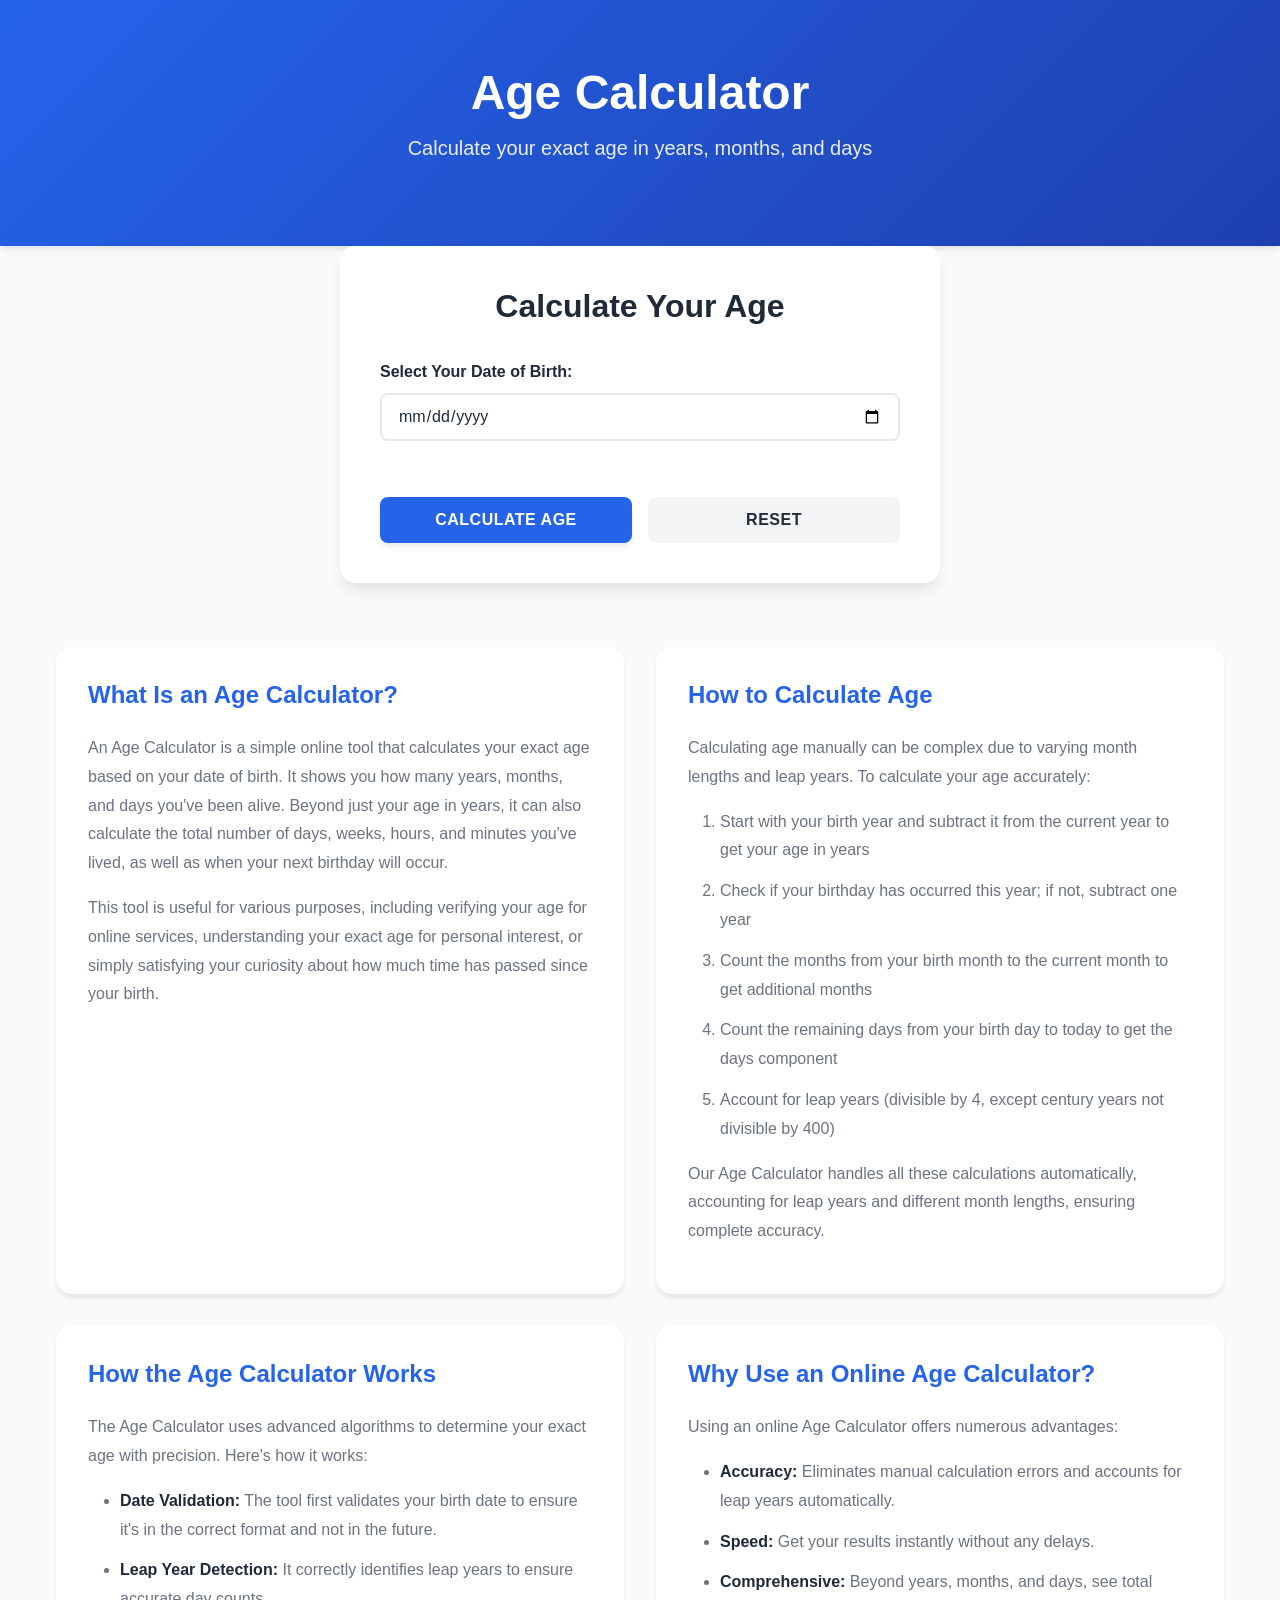
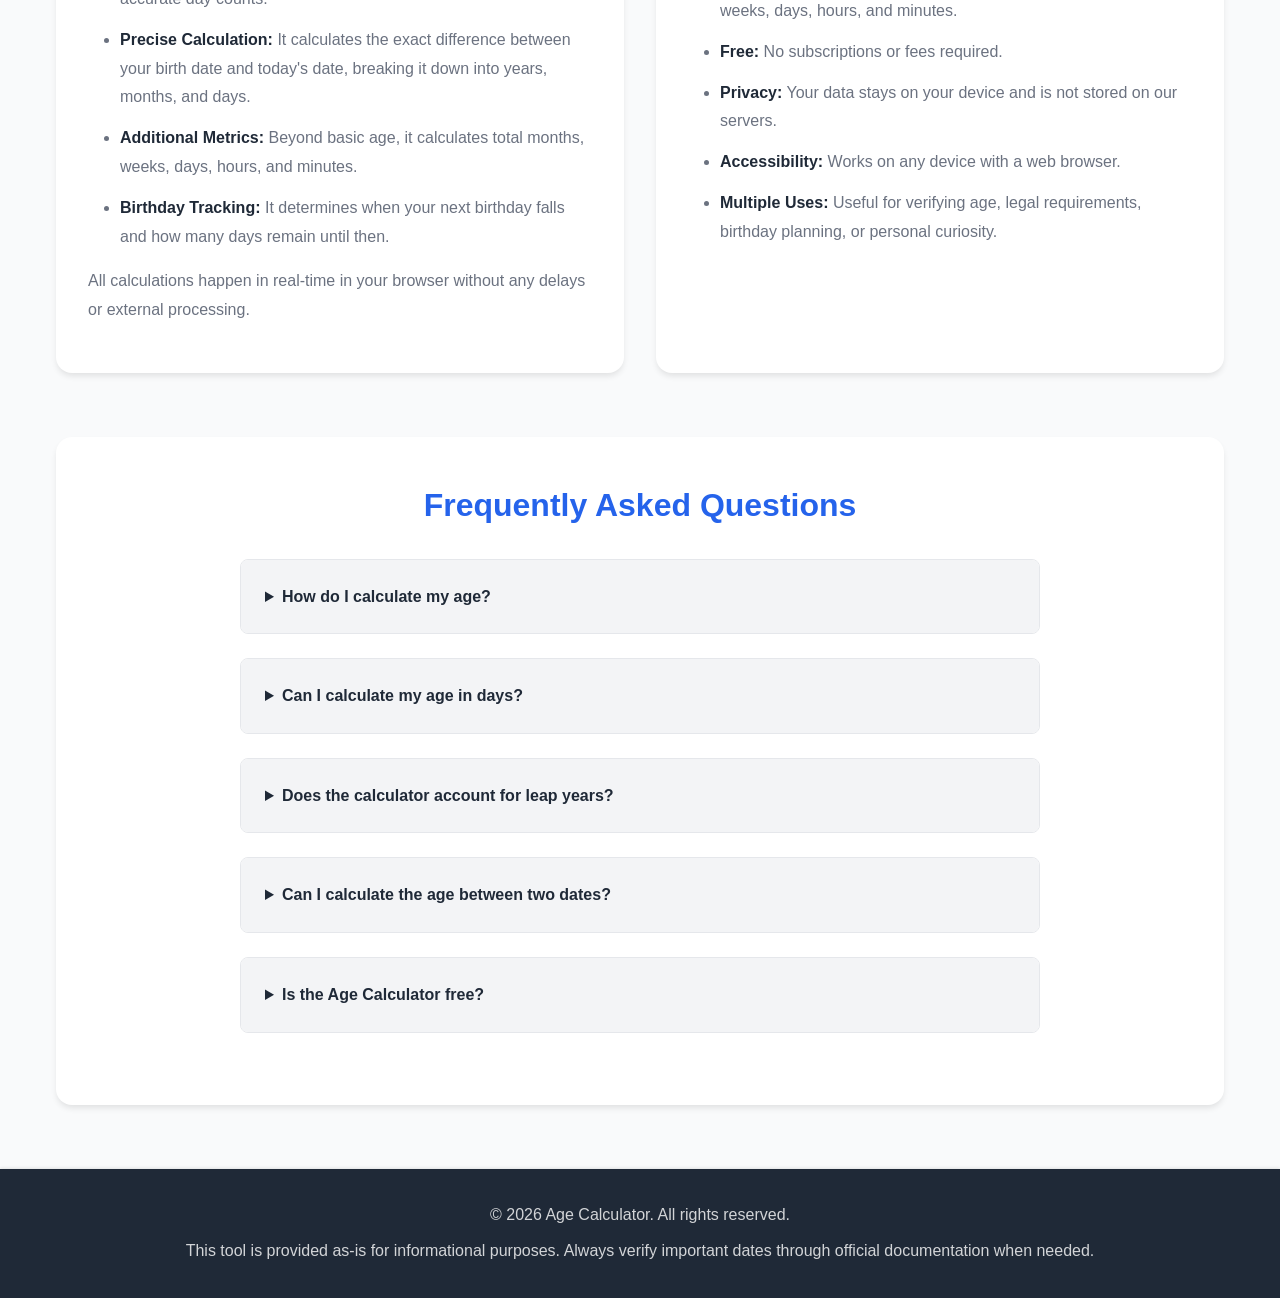
==== index.html @ 6491175c "Initial commit: Age Calculator website" ====
<!DOCTYPE html>
<html lang="en">
<head>
    <meta charset="UTF-8">
    <meta name="viewport" content="width=device-width, initial-scale=1.0">
    <meta name="description" content="Calculate your exact age in years, months, and days. Discover how many days, weeks, hours, and minutes you've lived. Fast, accurate, and completely free.">
    <meta name="keywords" content="age calculator, age calculator online, how old am i, calculate age, age in days">
    <meta name="author" content="Age Calculator">
    <meta name="robots" content="index, follow">
    
    <!-- Open Graph Meta Tags -->
    <meta property="og:type" content="website">
    <meta property="og:title" content="Age Calculator - Calculate Your Exact Age">
    <meta property="og:description" content="Calculate your exact age in years, months, and days instantly. Get total days, weeks, hours, and minutes.">
    <meta property="og:url" content="https://YOUR-DOMAIN.com/">
    <meta property="og:image" content="https://YOUR-DOMAIN.com/og-image.png">
    
    <!-- Twitter Card Tags -->
    <meta name="twitter:card" content="summary_large_image">
    <meta name="twitter:title" content="Age Calculator - Calculate Your Exact Age">
    <meta name="twitter:description" content="Calculate your exact age in years, months, and days instantly.">
    
    <!-- Canonical URL -->
    <link rel="canonical" href="https://YOUR-DOMAIN.com/">
    
    <title>Age Calculator - Calculate Your Exact Age Online</title>
    <link rel="stylesheet" href="style.css">
</head>
<body>
    <!-- Header -->
    <header class="header">
        <div class="container">
            <h1>Age Calculator</h1>
            <p class="subtitle">Calculate your exact age in years, months, and days</p>
        </div>
    </header>

    <!-- Main Content -->
    <main class="container">
        <!-- Calculator Section -->
        <section class="calculator-section">
            <div class="calculator-card">
                <h2>Calculate Your Age</h2>
                
                <form id="ageForm" class="age-form">
                    <div class="form-group">
                        <label for="birthDate">Select Your Date of Birth:</label>
                        <input 
                            type="date" 
                            id="birthDate" 
                            required
                            aria-label="Date of birth"
                        >
                        <span class="error-message" id="errorMessage"></span>
                    </div>

                    <div class="button-group">
                        <button type="submit" class="btn btn-calculate">Calculate Age</button>
                        <button type="reset" class="btn btn-reset">Reset</button>
                    </div>
                </form>

                <!-- Results Section -->
                <div id="resultsSection" class="results-section hidden">
                    <h3>Your Age Details</h3>
                    
                    <div class="results-grid">
                        <div class="result-card">
                            <div class="result-value" id="years">0</div>
                            <div class="result-label">Years</div>
                        </div>
                        <div class="result-card">
                            <div class="result-value" id="months">0</div>
                            <div class="result-label">Months</div>
                        </div>
                        <div class="result-card">
                            <div class="result-value" id="days">0</div>
                            <div class="result-label">Days</div>
                        </div>
                    </div>

                    <div class="additional-stats">
                        <div class="stat-row">
                            <span class="stat-label">Total Months:</span>
                            <span class="stat-value" id="totalMonths">0</span>
                        </div>
                        <div class="stat-row">
                            <span class="stat-label">Total Weeks:</span>
                            <span class="stat-value" id="totalWeeks">0</span>
                        </div>
                        <div class="stat-row">
                            <span class="stat-label">Total Days:</span>
                            <span class="stat-value" id="totalDays">0</span>
                        </div>
                        <div class="stat-row">
                            <span class="stat-label">Total Hours:</span>
                            <span class="stat-value" id="totalHours">0</span>
                        </div>
                        <div class="stat-row">
                            <span class="stat-label">Total Minutes:</span>
                            <span class="stat-value" id="totalMinutes">0</span>
                        </div>
                        <div class="stat-row">
                            <span class="stat-label">Next Birthday:</span>
                            <span class="stat-value" id="nextBirthday">-</span>
                        </div>
                        <div class="stat-row">
                            <span class="stat-label">Days Until Birthday:</span>
                            <span class="stat-value" id="daysUntilBirthday">-</span>
                        </div>
                    </div>
                </div>
            </div>
        </section>

        <!-- Information Section -->
        <section class="info-section">
            <article class="info-card">
                <h2>What Is an Age Calculator?</h2>
                <p>An Age Calculator is a simple online tool that calculates your exact age based on your date of birth. It shows you how many years, months, and days you've been alive. Beyond just your age in years, it can also calculate the total number of days, weeks, hours, and minutes you've lived, as well as when your next birthday will occur.</p>
                <p>This tool is useful for various purposes, including verifying your age for online services, understanding your exact age for personal interest, or simply satisfying your curiosity about how much time has passed since your birth.</p>
            </article>

            <article class="info-card">
                <h2>How to Calculate Age</h2>
                <p>Calculating age manually can be complex due to varying month lengths and leap years. To calculate your age accurately:</p>
                <ol>
                    <li>Start with your birth year and subtract it from the current year to get your age in years</li>
                    <li>Check if your birthday has occurred this year; if not, subtract one year</li>
                    <li>Count the months from your birth month to the current month to get additional months</li>
                    <li>Count the remaining days from your birth day to today to get the days component</li>
                    <li>Account for leap years (divisible by 4, except century years not divisible by 400)</li>
                </ol>
                <p>Our Age Calculator handles all these calculations automatically, accounting for leap years and different month lengths, ensuring complete accuracy.</p>
            </article>

            <article class="info-card">
                <h2>How the Age Calculator Works</h2>
                <p>The Age Calculator uses advanced algorithms to determine your exact age with precision. Here's how it works:</p>
                <ul>
                    <li><strong>Date Validation:</strong> The tool first validates your birth date to ensure it's in the correct format and not in the future.</li>
                    <li><strong>Leap Year Detection:</strong> It correctly identifies leap years to ensure accurate day counts.</li>
                    <li><strong>Precise Calculation:</strong> It calculates the exact difference between your birth date and today's date, breaking it down into years, months, and days.</li>
                    <li><strong>Additional Metrics:</strong> Beyond basic age, it calculates total months, weeks, days, hours, and minutes.</li>
                    <li><strong>Birthday Tracking:</strong> It determines when your next birthday falls and how many days remain until then.</li>
                </ul>
                <p>All calculations happen in real-time in your browser without any delays or external processing.</p>
            </article>

            <article class="info-card">
                <h2>Why Use an Online Age Calculator?</h2>
                <p>Using an online Age Calculator offers numerous advantages:</p>
                <ul>
                    <li><strong>Accuracy:</strong> Eliminates manual calculation errors and accounts for leap years automatically.</li>
                    <li><strong>Speed:</strong> Get your results instantly without any delays.</li>
                    <li><strong>Comprehensive:</strong> Beyond years, months, and days, see total weeks, days, hours, and minutes.</li>
                    <li><strong>Free:</strong> No subscriptions or fees required.</li>
                    <li><strong>Privacy:</strong> Your data stays on your device and is not stored on our servers.</li>
                    <li><strong>Accessibility:</strong> Works on any device with a web browser.</li>
                    <li><strong>Multiple Uses:</strong> Useful for verifying age, legal requirements, birthday planning, or personal curiosity.</li>
                </ul>
            </article>
        </section>

        <!-- FAQ Section -->
        <section class="faq-section">
            <h2>Frequently Asked Questions</h2>
            
            <div class="faq-container">
                <details class="faq-item">
                    <summary><strong>How do I calculate my age?</strong></summary>
                    <p>Simply enter your date of birth in the calculator field and click "Calculate Age". The tool will instantly show you your exact age in years, months, and days, along with additional statistics like total days lived and your next birthday.</p>
                </details>

                <details class="faq-item">
                    <summary><strong>Can I calculate my age in days?</strong></summary>
                    <p>Yes! Our Age Calculator not only shows your age in years, months, and days, but also displays the total number of days you've lived. You can also see the total number of weeks, hours, and minutes.</p>
                </details>

                <details class="faq-item">
                    <summary><strong>Does the calculator account for leap years?</strong></summary>
                    <p>Absolutely. The Age Calculator is programmed to accurately account for leap years. A leap year occurs every 4 years (except for century years, which must be divisible by 400). This ensures your age calculations are always precise.</p>
                </details>

                <details class="faq-item">
                    <summary><strong>Can I calculate the age between two dates?</strong></summary>
                    <p>The current version of this Age Calculator is designed to calculate your age from your birth date to today. However, the underlying calculation methodology can be applied to any two dates to determine the time elapsed between them.</p>
                </details>

                <details class="faq-item">
                    <summary><strong>Is the Age Calculator free?</strong></summary>
                    <p>Yes, the Age Calculator is completely free to use. There are no hidden charges, subscriptions, or fees. Simply enter your date of birth and get your results instantly, as many times as you want.</p>
                </details>
            </div>
        </section>
    </main>

    <!-- Footer -->
    <footer class="footer">
        <div class="container">
            <p>&copy; 2026 Age Calculator. All rights reserved.</p>
            <p>This tool is provided as-is for informational purposes. Always verify important dates through official documentation when needed.</p>
        </div>
    </footer>

    <script src="script.js"></script>
</body>
</html>
---- style.css ----
/* ==================== Reset and Base Styles ==================== */
* {
    margin: 0;
    padding: 0;
    box-sizing: border-box;
}

:root {
    --primary-color: #2563eb;
    --primary-dark: #1e40af;
    --primary-light: #dbeafe;
    --secondary-color: #f59e0b;
    --success-color: #10b981;
    --danger-color: #ef4444;
    --text-dark: #1f2937;
    --text-light: #6b7280;
    --bg-white: #ffffff;
    --bg-light: #f9fafb;
    --bg-gray: #f3f4f6;
    --border-color: #e5e7eb;
    --shadow-sm: 0 1px 2px 0 rgba(0, 0, 0, 0.05);
    --shadow-md: 0 4px 6px -1px rgba(0, 0, 0, 0.1);
    --shadow-lg: 0 10px 15px -3px rgba(0, 0, 0, 0.1);
    --transition: all 0.3s ease;
}

html {
    scroll-behavior: smooth;
}

body {
    font-family: -apple-system, BlinkMacSystemFont, 'Segoe UI', 'Roboto', 'Oxygen', 'Ubuntu', 'Cantarell', 'Fira Sans', 'Droid Sans', 'Helvetica Neue', sans-serif;
    background-color: var(--bg-light);
    color: var(--text-dark);
    line-height: 1.6;
    font-size: 16px;
}

/* ==================== Typography ==================== */
h1 {
    font-size: 3rem;
    font-weight: 700;
    line-height: 1.2;
    color: var(--text-dark);
}

h2 {
    font-size: 2rem;
    font-weight: 600;
    line-height: 1.3;
    color: var(--text-dark);
    margin-bottom: 1.5rem;
}

h3 {
    font-size: 1.5rem;
    font-weight: 600;
    color: var(--text-dark);
    margin-bottom: 1rem;
}

p {
    color: var(--text-light);
    line-height: 1.8;
    margin-bottom: 1rem;
}

ol, ul {
    margin-left: 1.5rem;
    margin-bottom: 1rem;
}

li {
    margin-bottom: 0.5rem;
    color: var(--text-light);
    line-height: 1.8;
}

a {
    color: var(--primary-color);
    text-decoration: none;
    transition: var(--transition);
}

a:hover {
    color: var(--primary-dark);
    text-decoration: underline;
}

/* ==================== Container ==================== */
.container {
    max-width: 1200px;
    margin: 0 auto;
    padding: 0 1rem;
}

/* ==================== Header ==================== */
.header {
    background: linear-gradient(135deg, var(--primary-color) 0%, var(--primary-dark) 100%);
    color: white;
    padding: 4rem 0;
    text-align: center;
    box-shadow: var(--shadow-md);
}

.header h1 {
    color: white;
    margin-bottom: 0.5rem;
}

.subtitle {
    color: rgba(255, 255, 255, 0.9);
    font-size: 1.25rem;
    font-weight: 300;
}

/* ==================== Main Content ==================== */
main {
    padding: 3rem 0;
}

/* ==================== Calculator Section ==================== */
.calculator-section {
    margin-bottom: 4rem;
}

.calculator-card {
    background-color: var(--bg-white);
    border-radius: 1rem;
    padding: 2.5rem;
    box-shadow: var(--shadow-lg);
    max-width: 600px;
    margin: 0 auto;
}

.calculator-card h2 {
    margin-bottom: 2rem;
    text-align: center;
    color: var(--text-dark);
}

/* ==================== Form Styles ==================== */
.form-group {
    margin-bottom: 1.5rem;
}

label {
    display: block;
    margin-bottom: 0.5rem;
    font-weight: 600;
    color: var(--text-dark);
}

input[type="date"] {
    width: 100%;
    padding: 0.75rem 1rem;
    border: 2px solid var(--border-color);
    border-radius: 0.5rem;
    font-size: 1rem;
    font-family: inherit;
    transition: var(--transition);
    background-color: var(--bg-white);
    color: var(--text-dark);
}

input[type="date"]:focus {
    outline: none;
    border-color: var(--primary-color);
    box-shadow: 0 0 0 3px var(--primary-light);
}

input[type="date"]::placeholder {
    color: var(--text-light);
}

.error-message {
    display: block;
    color: var(--danger-color);
    font-size: 0.875rem;
    margin-top: 0.25rem;
    min-height: 1.25rem;
}

/* ==================== Buttons ==================== */
.button-group {
    display: grid;
    grid-template-columns: 1fr 1fr;
    gap: 1rem;
    margin-top: 2rem;
}

.btn {
    padding: 0.875rem 2rem;
    border: none;
    border-radius: 0.5rem;
    font-size: 1rem;
    font-weight: 600;
    cursor: pointer;
    transition: var(--transition);
    font-family: inherit;
    text-transform: uppercase;
    letter-spacing: 0.5px;
}

.btn-calculate {
    background-color: var(--primary-color);
    color: white;
    box-shadow: var(--shadow-md);
}

.btn-calculate:hover {
    background-color: var(--primary-dark);
    transform: translateY(-2px);
    box-shadow: var(--shadow-lg);
}

.btn-calculate:active {
    transform: translateY(0);
}

.btn-reset {
    background-color: var(--bg-gray);
    color: var(--text-dark);
}

.btn-reset:hover {
    background-color: var(--border-color);
}

.btn:disabled {
    opacity: 0.5;
    cursor: not-allowed;
    transform: none;
}

/* ==================== Results Section ==================== */
.results-section {
    margin-top: 3rem;
    padding-top: 2rem;
    border-top: 2px solid var(--border-color);
    animation: fadeIn 0.5s ease;
}

.results-section h3 {
    text-align: center;
    margin-bottom: 2rem;
    color: var(--primary-color);
}

.results-grid {
    display: grid;
    grid-template-columns: repeat(3, 1fr);
    gap: 1.5rem;
    margin-bottom: 3rem;
}

.result-card {
    background: linear-gradient(135deg, var(--primary-light) 0%, rgba(219, 234, 254, 0.5) 100%);
    border: 2px solid var(--primary-light);
    border-radius: 1rem;
    padding: 1.5rem;
    text-align: center;
    transition: var(--transition);
}

.result-card:hover {
    transform: translateY(-5px);
    box-shadow: var(--shadow-md);
}

.result-value {
    font-size: 2.5rem;
    font-weight: 700;
    color: var(--primary-color);
    line-height: 1;
}

.result-label {
    font-size: 0.875rem;
    color: var(--text-light);
    text-transform: uppercase;
    letter-spacing: 1px;
    margin-top: 0.5rem;
    font-weight: 600;
}

.additional-stats {
    background-color: var(--bg-gray);
    border-radius: 0.75rem;
    padding: 1.5rem;
}

.stat-row {
    display: flex;
    justify-content: space-between;
    align-items: center;
    padding: 0.75rem 0;
    border-bottom: 1px solid var(--border-color);
}

.stat-row:last-child {
    border-bottom: none;
}

.stat-label {
    color: var(--text-dark);
    font-weight: 500;
}

.stat-value {
    font-weight: 700;
    color: var(--primary-color);
    font-size: 1.125rem;
}

/* ==================== Information Section ==================== */
.info-section {
    display: grid;
    grid-template-columns: repeat(2, 1fr);
    gap: 2rem;
    margin-bottom: 4rem;
}

.info-card {
    background-color: var(--bg-white);
    border-radius: 1rem;
    padding: 2rem;
    box-shadow: var(--shadow-md);
    transition: var(--transition);
}

.info-card:hover {
    box-shadow: var(--shadow-lg);
    transform: translateY(-2px);
}

.info-card h2 {
    color: var(--primary-color);
    margin-bottom: 1.5rem;
    font-size: 1.5rem;
}

.info-card ol, .info-card ul {
    margin-left: 2rem;
    margin-bottom: 1rem;
}

.info-card li {
    margin-bottom: 0.75rem;
}

.info-card strong {
    color: var(--text-dark);
}

/* ==================== FAQ Section ==================== */
.faq-section {
    background-color: var(--bg-white);
    border-radius: 1rem;
    padding: 3rem;
    box-shadow: var(--shadow-md);
    margin-bottom: 4rem;
}

.faq-section h2 {
    text-align: center;
    color: var(--primary-color);
    margin-bottom: 2rem;
}

.faq-container {
    max-width: 800px;
    margin: 0 auto;
}

.faq-item {
    margin-bottom: 1.5rem;
    border: 1px solid var(--border-color);
    border-radius: 0.5rem;
    overflow: hidden;
}

.faq-item summary {
    padding: 1.5rem;
    cursor: pointer;
    background-color: var(--bg-gray);
    user-select: none;
    transition: var(--transition);
}

.faq-item summary:hover {
    background-color: var(--primary-light);
}

.faq-item[open] summary {
    background-color: var(--primary-light);
    border-bottom: 1px solid var(--border-color);
}

.faq-item p {
    padding: 1.5rem;
    margin: 0;
    background-color: var(--bg-white);
    color: var(--text-light);
}

/* ==================== Footer ==================== */
.footer {
    background-color: var(--text-dark);
    color: white;
    padding: 2rem 0;
    text-align: center;
    margin-top: 4rem;
    box-shadow: 0 -1px 3px rgba(0, 0, 0, 0.1);
}

.footer p {
    color: rgba(255, 255, 255, 0.8);
    margin-bottom: 0.5rem;
}

.footer p:last-child {
    margin-bottom: 0;
}

/* ==================== Utility Classes ==================== */
.hidden {
    display: none !important;
}

@keyframes fadeIn {
    from {
        opacity: 0;
        transform: translateY(10px);
    }
    to {
        opacity: 1;
        transform: translateY(0);
    }
}

/* ==================== Tablet Styles (768px and below) ==================== */
@media (max-width: 768px) {
    h1 {
        font-size: 2rem;
    }

    h2 {
        font-size: 1.5rem;
        margin-bottom: 1rem;
    }

    .header {
        padding: 2.5rem 0;
    }

    .calculator-card {
        padding: 1.5rem;
    }

    .info-section {
        grid-template-columns: 1fr;
    }

    .results-grid {
        grid-template-columns: repeat(3, 1fr);
        gap: 1rem;
    }

    .result-card {
        padding: 1rem;
    }

    .result-value {
        font-size: 2rem;
    }

    .faq-section {
        padding: 2rem;
    }

    .button-group {
        gap: 0.75rem;
    }

    .btn {
        padding: 0.75rem 1.5rem;
        font-size: 0.9rem;
    }
}

/* ==================== Mobile Styles (480px and below) ==================== */
@media (max-width: 480px) {
    :root {
        font-size: 14px;
    }

    h1 {
        font-size: 1.75rem;
    }

    h2 {
        font-size: 1.25rem;
        margin-bottom: 0.75rem;
    }

    .header {
        padding: 1.5rem 0;
    }

    .subtitle {
        font-size: 1rem;
    }

    main {
        padding: 1.5rem 0;
    }

    .calculator-card {
        padding: 1rem;
        max-width: 100%;
    }

    .calculator-card h2 {
        margin-bottom: 1.5rem;
        font-size: 1.25rem;
    }

    label {
        font-size: 0.95rem;
    }

    input[type="date"] {
        padding: 0.65rem 0.75rem;
        font-size: 16px; /* Prevents zoom on iOS */
    }

    .button-group {
        grid-template-columns: 1fr;
        gap: 0.75rem;
        margin-top: 1.5rem;
    }

    .btn {
        padding: 0.75rem 1rem;
        font-size: 0.9rem;
    }

    .results-section {
        margin-top: 1.5rem;
        padding-top: 1.5rem;
    }

    .results-section h3 {
        margin-bottom: 1.5rem;
        font-size: 1.25rem;
    }

    .results-grid {
        grid-template-columns: 1fr;
        gap: 1rem;
        margin-bottom: 1.5rem;
    }

    .result-card {
        padding: 1rem;
    }

    .result-value {
        font-size: 1.75rem;
    }

    .result-label {
        font-size: 0.75rem;
    }

    .additional-stats {
        padding: 1rem;
    }

    .stat-row {
        padding: 0.5rem 0;
    }

    .stat-label {
        font-size: 0.9rem;
    }

    .stat-value {
        font-size: 1rem;
    }

    .info-section {
        gap: 1.5rem;
        margin-bottom: 2rem;
    }

    .info-card {
        padding: 1.5rem;
    }

    .info-card h2 {
        font-size: 1.25rem;
        margin-bottom: 1rem;
    }

    .faq-section {
        padding: 1.5rem;
        margin-bottom: 2rem;
    }

    .faq-item summary {
        padding: 1rem;
    }

    .faq-item p {
        padding: 1rem;
    }

    .footer {
        padding: 1.5rem 0;
    }
}

/* ==================== Print Styles ==================== */
@media print {
    .button-group,
    .calculator-section {
        display: none;
    }
}
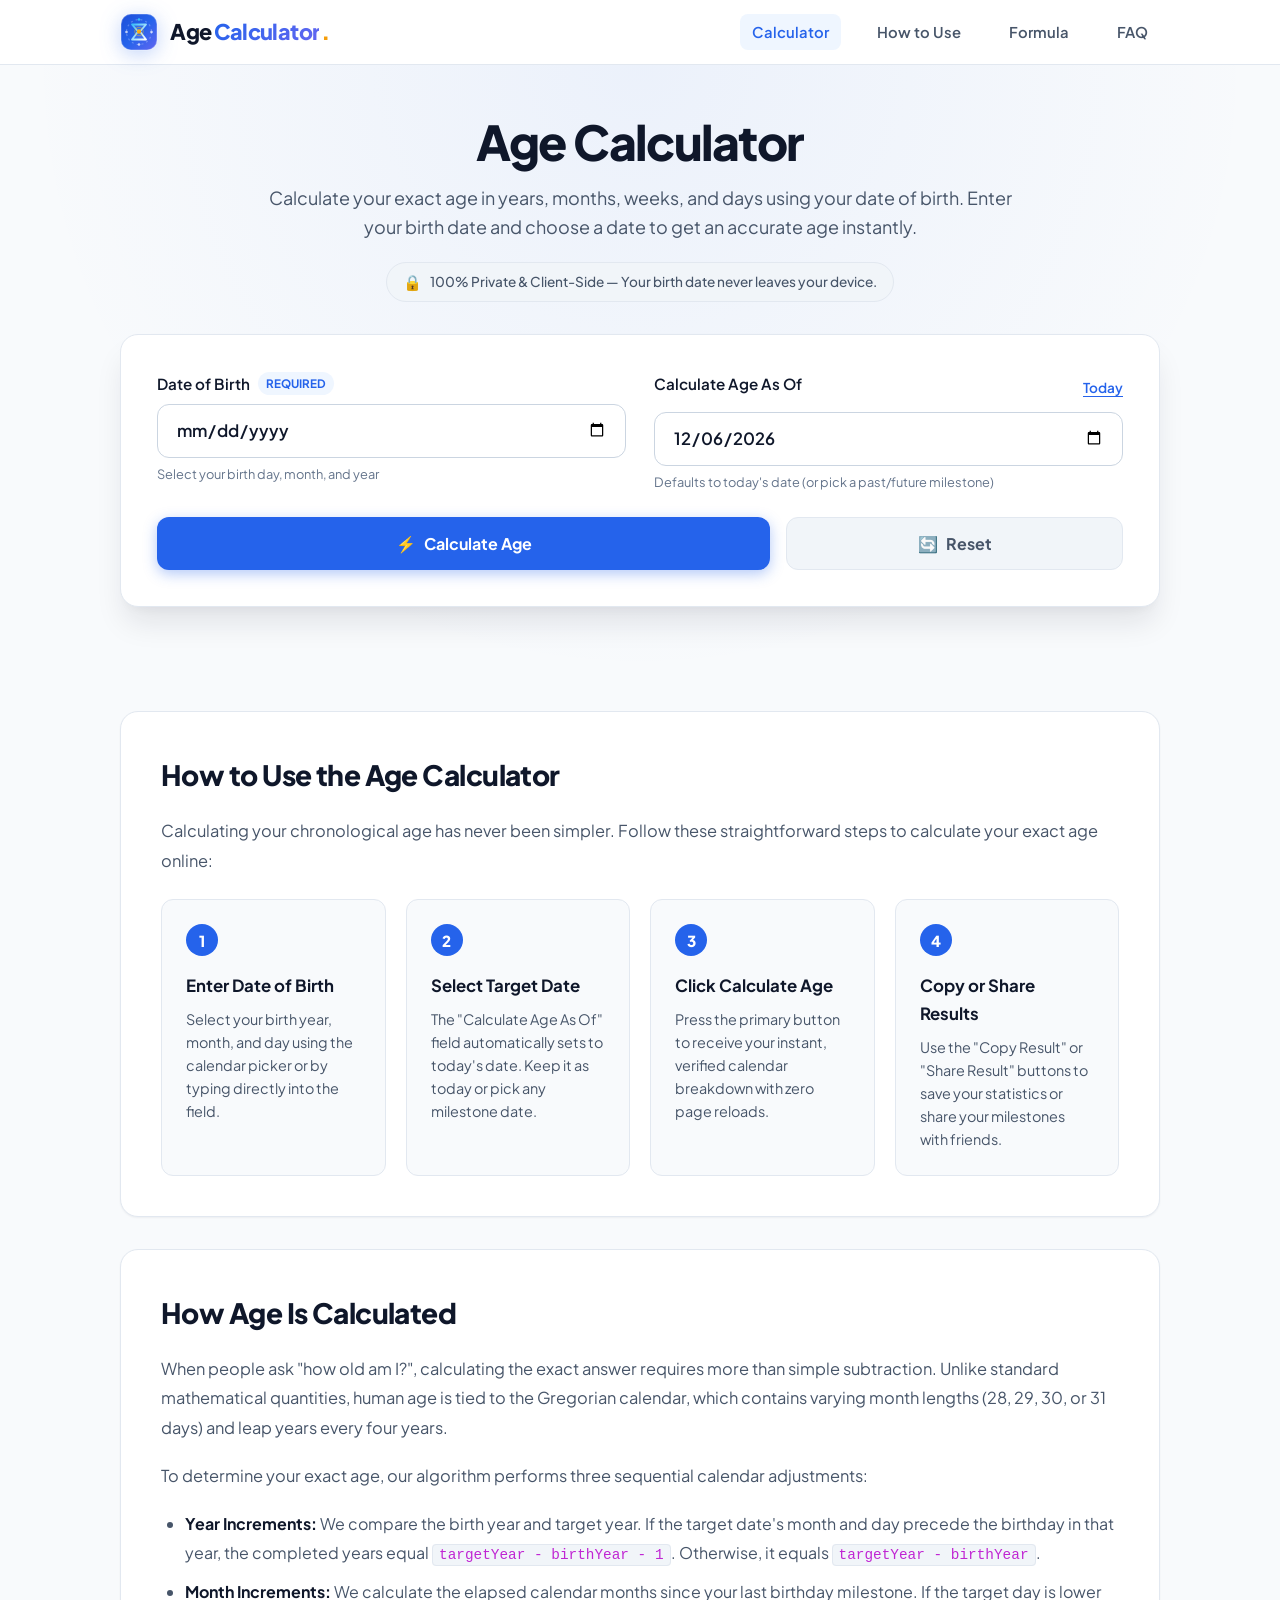
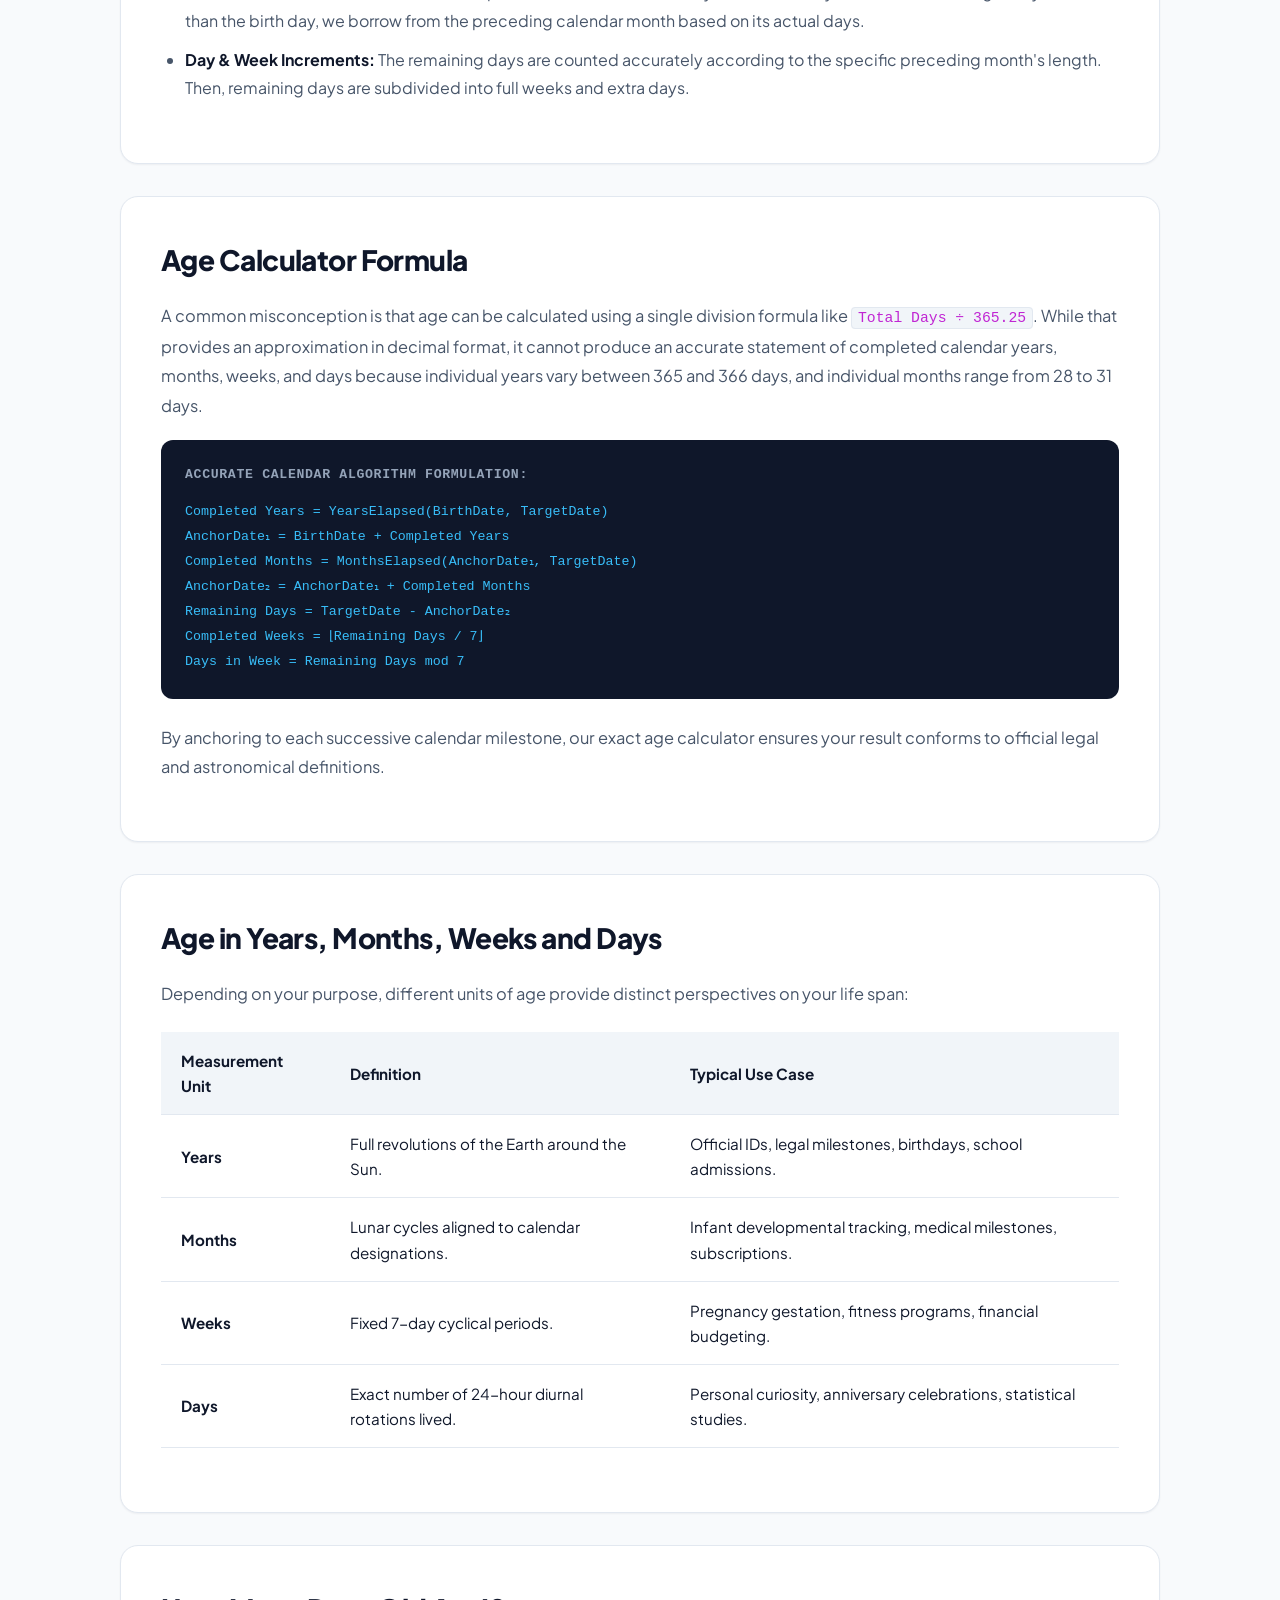
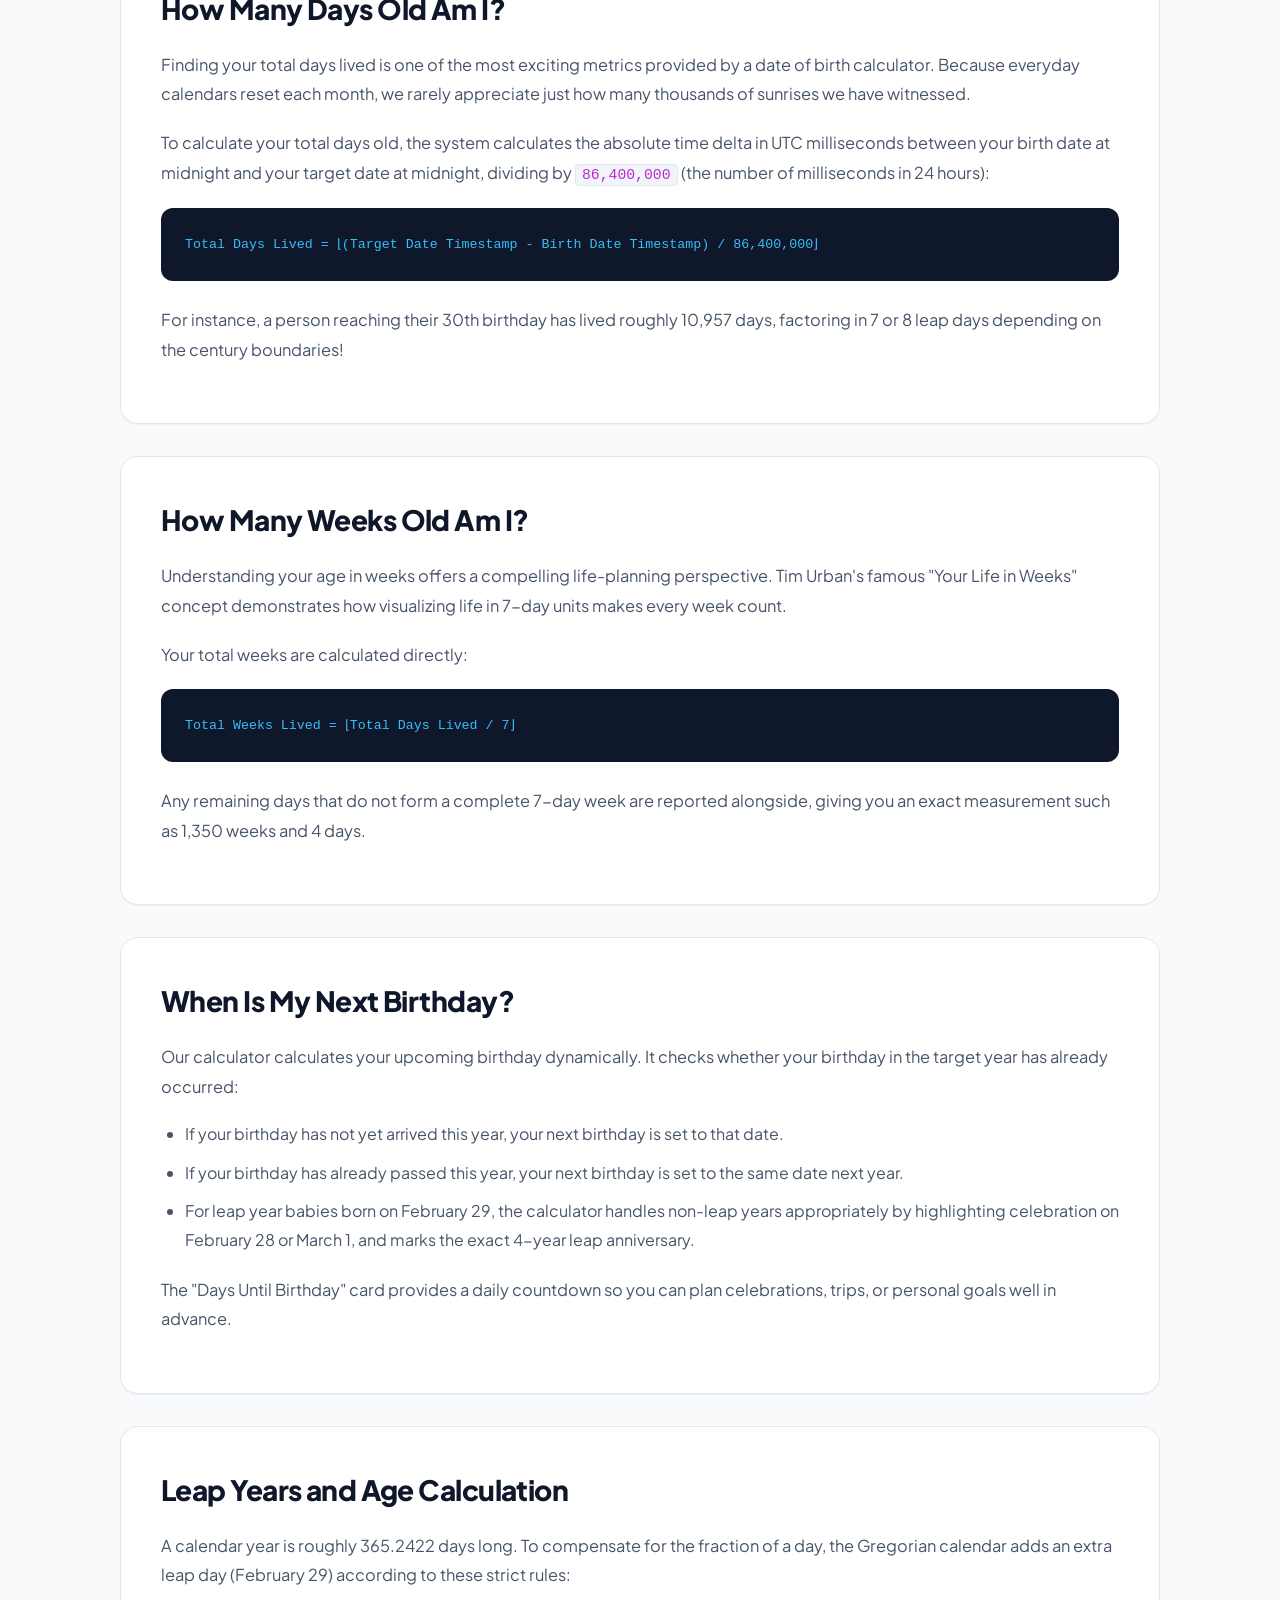
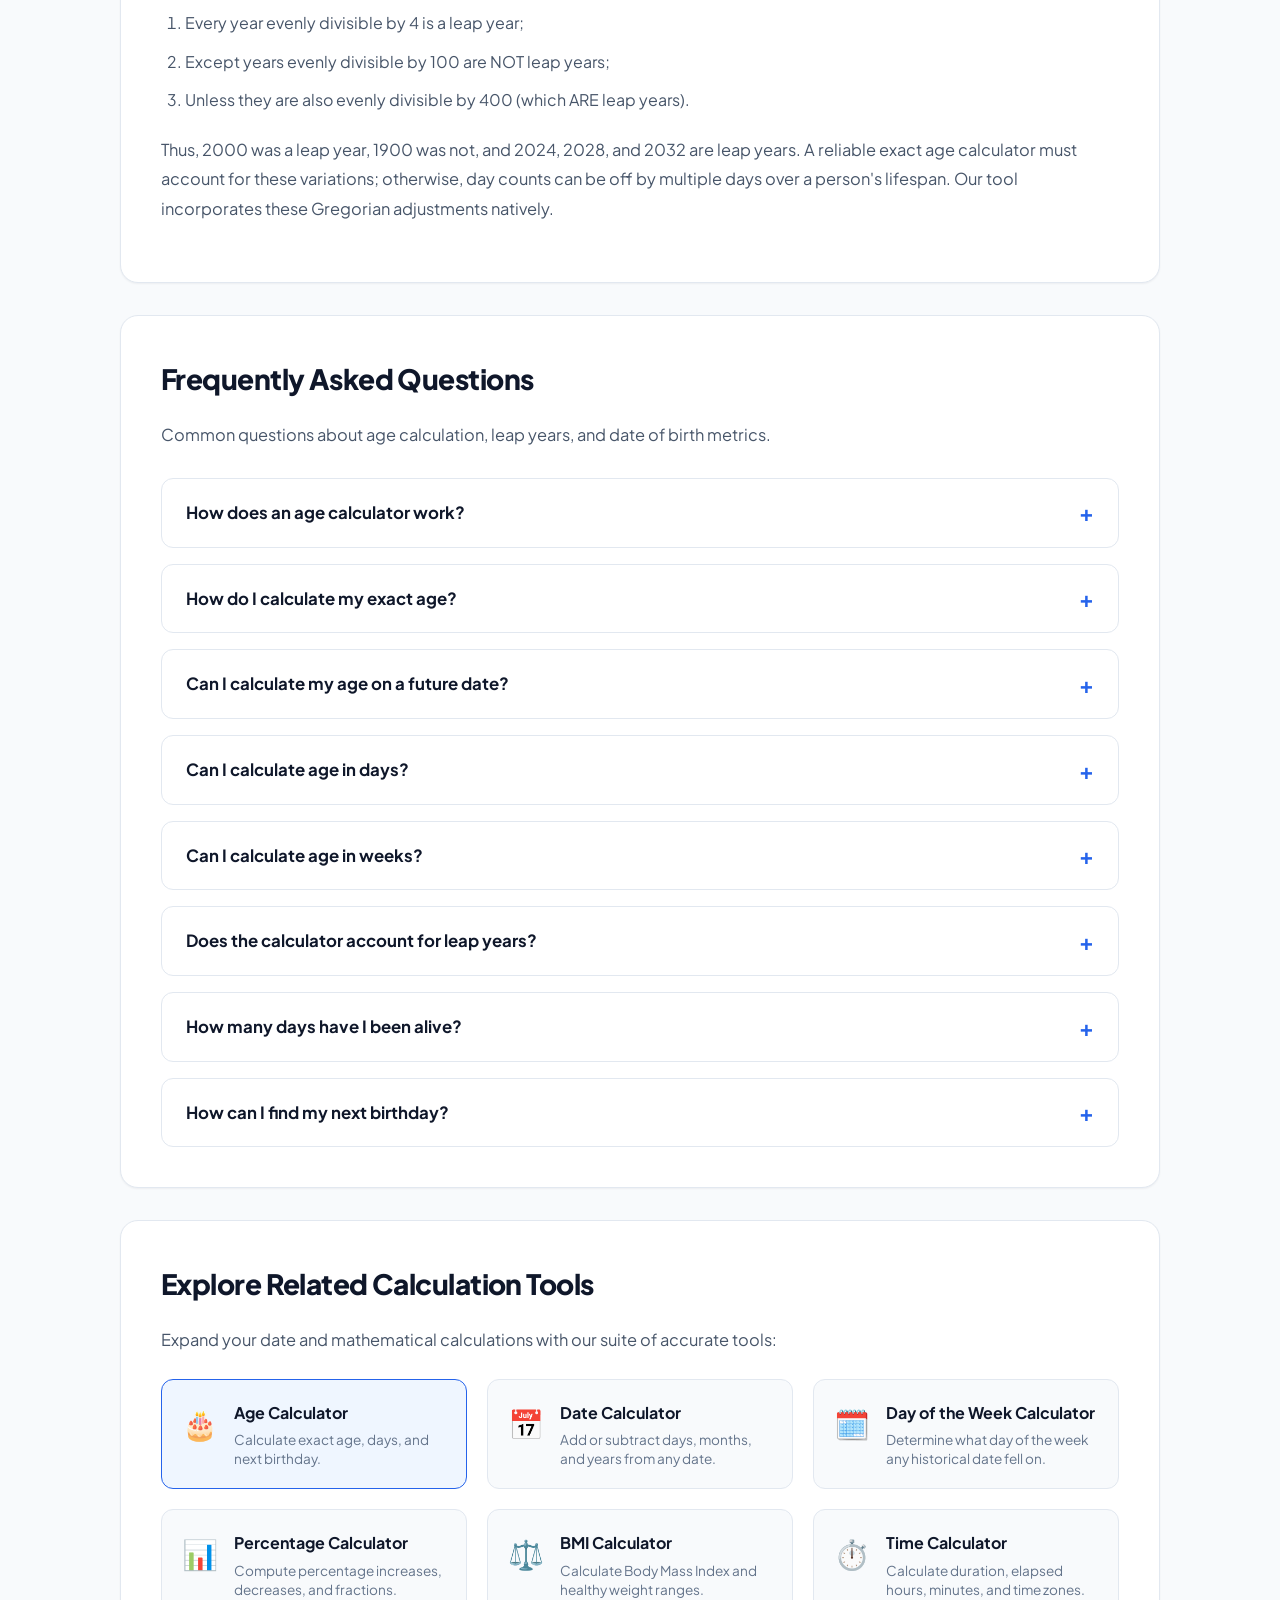
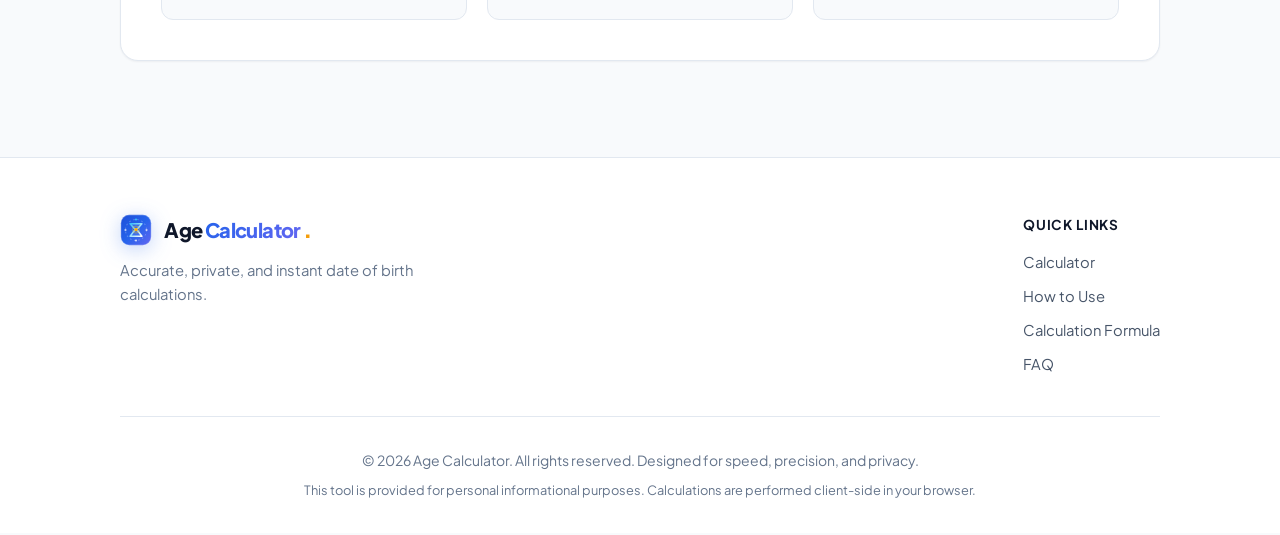
==== commit 7a7b5e74: "Update website domain" ====
--- a/index.html
+++ b/index.html
@@ -1,208 +1,865 @@
 <!DOCTYPE html>
 <html lang="en">
+
 <head>
     <meta charset="UTF-8">
     <meta name="viewport" content="width=device-width, initial-scale=1.0">
-    <meta name="description" content="Calculate your exact age in years, months, and days. Discover how many days, weeks, hours, and minutes you've lived. Fast, accurate, and completely free.">
-    <meta name="keywords" content="age calculator, age calculator online, how old am i, calculate age, age in days">
+    <title>Age Calculator – Calculate Your Exact Age Online</title>
+    <meta name="description"
+        content="Calculate your exact age in years, months, weeks and days. Enter your date of birth and get accurate results instantly with our free age calculator.">
+    <meta name="keywords"
+        content="age calculator, calculate age, age calculator online, exact age calculator, calculate my age, age in years months days, age in days, age in weeks, how old am I, date of birth calculator">
     <meta name="author" content="Age Calculator">
     <meta name="robots" content="index, follow">
-    
-    <!-- Open Graph Meta Tags -->
+    <link rel="canonical" href="https://age-calculator-blue-zeta.vercel.app/">
+    <link rel="icon" type="image/svg+xml" href="favicon.svg">
+
+    <!-- Google Site Verification -->
+    <meta name="google-site-verification" content="9Q1q1gPk2qSRM4EOy9Ygh7J5gQvlTC3hn3TO_TI9pf8">
+
+    <!-- Open Graph Metadata -->
     <meta property="og:type" content="website">
-    <meta property="og:title" content="Age Calculator - Calculate Your Exact Age">
-    <meta property="og:description" content="Calculate your exact age in years, months, and days instantly. Get total days, weeks, hours, and minutes.">
-    <meta property="og:url" content="https://YOUR-DOMAIN.com/">
-    <meta property="og:image" content="https://YOUR-DOMAIN.com/og-image.png">
-    
-    <!-- Twitter Card Tags -->
+
+    <meta property="og:site_name" content="Age Calculator">
+    <meta property="og:title" content="Age Calculator – Calculate Your Exact Age Online">
+    <meta property="og:description"
+        content="Calculate your exact age in years, months, weeks and days. Enter your date of birth and get accurate results instantly with our free age calculator.">
+    <meta property="og:url" content="https://age-calculator-blue-zeta.vercel.app/">
+    <meta property="og:image" content="https://age-calculator-blue-zeta.vercel.app/og-image.png">
+
+    <!-- Twitter Card Metadata -->
     <meta name="twitter:card" content="summary_large_image">
-    <meta name="twitter:title" content="Age Calculator - Calculate Your Exact Age">
-    <meta name="twitter:description" content="Calculate your exact age in years, months, and days instantly.">
-    
-    <!-- Canonical URL -->
-    <link rel="canonical" href="https://YOUR-DOMAIN.com/">
-    
-    <title>Age Calculator - Calculate Your Exact Age Online</title>
+    <meta name="twitter:title" content="Age Calculator – Calculate Your Exact Age Online">
+    <meta name="twitter:description"
+        content="Calculate your exact age in years, months, weeks and days. Accurate leap year and calendar calculations.">
+    <meta name="twitter:image" content="https://age-calculator-blue-zeta.vercel.app/og-image.png">
+
+    <!-- Typography & Styling -->
+    <link rel="preconnect" href="https://fonts.googleapis.com">
+    <link rel="preconnect" href="https://fonts.gstatic.com" crossorigin>
+    <link href="https://fonts.googleapis.com/css2?family=Plus+Jakarta+Sans:wght@400;500;600;700;800&display=swap"
+        rel="stylesheet">
     <link rel="stylesheet" href="style.css">
+
+    <!-- Structured Data (JSON-LD) -->
+    <script type="application/ld+json">
+    {
+      "@context": "https://schema.org",
+      "@graph": [
+        {
+          "@type": "WebSite",
+          "@id": "https://age-calculator-blue-zeta.vercel.app/#website",
+          "url": "https://age-calculator-blue-zeta.vercel.app/",
+          "name": "Age Calculator",
+          "description": "Calculate your exact age in years, months, weeks and days online instantly.",
+          "potentialAction": {
+            "@type": "SearchAction",
+            "target": "https://age-calculator-blue-zeta.vercel.app/?q={search_term_string}",
+            "query-input": "required name=search_term_string"
+          }
+        },
+        {
+          "@type": "WebPage",
+          "@id": "https://age-calculator-blue-zeta.vercel.app/#webpage",
+          "url": "https://age-calculator-blue-zeta.vercel.app/",
+          "name": "Age Calculator – Calculate Your Exact Age Online",
+          "isPartOf": {
+            "@id": "https://age-calculator-blue-zeta.vercel.app/#website"
+          },
+          "description": "Calculate your exact age in years, months, weeks and days. Enter your date of birth and get accurate results instantly with our free age calculator.",
+          "inLanguage": "en-US"
+        },
+        {
+          "@type": "BreadcrumbList",
+          "@id": "https://age-calculator-blue-zeta.vercel.app/#breadcrumb",
+          "itemListElement": [
+            {
+              "@type": "ListItem",
+              "position": 1,
+              "name": "Home",
+              "item": "https://age-calculator-blue-zeta.vercel.app/"
+            },
+            {
+              "@type": "ListItem",
+              "position": 2,
+              "name": "Age Calculator",
+              "item": "https://age-calculator-blue-zeta.vercel.app/"
+            }
+          ]
+        },
+        {
+          "@type": "FAQPage",
+          "mainEntity": [
+            {
+              "@type": "Question",
+              "name": "How does an age calculator work?",
+              "acceptedAnswer": {
+                "@type": "Answer",
+                "text": "An age calculator compares your exact birth date with a chosen target date (such as today). It breaks down the difference through calendar-based month increments, leap-year checks, and remaining days to yield exact years, months, weeks, and total elapsed days."
+              }
+            },
+            {
+              "@type": "Question",
+              "name": "How do I calculate my exact age?",
+              "acceptedAnswer": {
+                "@type": "Answer",
+                "text": "Enter your date of birth into the Date of Birth field, choose your target date (defaults to today), and click 'Calculate Age'. You will instantly receive your full breakdown in years, months, weeks, and days."
+              }
+            },
+            {
+              "@type": "Question",
+              "name": "Can I calculate my age on a future date?",
+              "acceptedAnswer": {
+                "@type": "Answer",
+                "text": "Yes. Change the 'Calculate Age As Of' date to any future date. The calculator will accurately compute how old you will be on that specific milestone date."
+              }
+            },
+            {
+              "@type": "Question",
+              "name": "Can I calculate age in days?",
+              "acceptedAnswer": {
+                "@type": "Answer",
+                "text": "Yes. The calculator computes your exact total days lived by measuring the total milliseconds between your birth date and the target date, divided by the number of milliseconds in a standard day (86,400,000)."
+              }
+            },
+            {
+              "@type": "Question",
+              "name": "Can I calculate age in weeks?",
+              "acceptedAnswer": {
+                "@type": "Answer",
+                "text": "Yes. The calculator provides your total age in full weeks by dividing your total lived days by 7, while also providing any remaining days."
+              }
+            },
+            {
+              "@type": "Question",
+              "name": "Does the calculator account for leap years?",
+              "acceptedAnswer": {
+                "@type": "Answer",
+                "text": "Yes. Our calculator fully accounts for Gregorian leap years (including the 4-year, 100-year, and 400-year rules) as well as birthdays occurring on February 29."
+              }
+            },
+            {
+              "@type": "Question",
+              "name": "How many days have I been alive?",
+              "acceptedAnswer": {
+                "@type": "Answer",
+                "text": "Enter your date of birth, and look at the 'Age in Days' metric card. It displays the exact, cumulative number of days you have lived up to the selected target date."
+              }
+            },
+            {
+              "@type": "Question",
+              "name": "How can I find my next birthday?",
+              "acceptedAnswer": {
+                "@type": "Answer",
+                "text": "The calculator automatically evaluates your birth month and day against the target date, shows the exact day and date of your next birthday, and provides a real-time countdown of days remaining."
+              }
+            }
+          ]
+        }
+      ]
+    }
+    </script>
 </head>
+
 <body>
-    <!-- Header -->
+    <!-- Accessibility Skip Link -->
+    <a href="#calculatorCard" class="skip-link">Skip to calculator</a>
+
+    <!-- Navigation Header -->
     <header class="header">
-        <div class="container">
-            <h1>Age Calculator</h1>
-            <p class="subtitle">Calculate your exact age in years, months, and days</p>
+        <div class="container header-container">
+            <a href="#calculatorCard" class="logo" aria-label="Age Calculator Home">
+                <div class="logo-mark" aria-hidden="true">
+                    <svg class="logo-svg" width="38" height="38" viewBox="0 0 38 38" fill="none" xmlns="http://www.w3.org/2000/svg">
+                        <defs>
+                            <linearGradient id="logoBgGrad" x1="0%" y1="0%" x2="100%" y2="100%">
+                                <stop offset="0%" stop-color="#1d4ed8" />
+                                <stop offset="50%" stop-color="#2563eb" />
+                                <stop offset="100%" stop-color="#6366f1" />
+                            </linearGradient>
+                            <linearGradient id="logoAccentGrad" x1="0%" y1="0%" x2="100%" y2="100%">
+                                <stop offset="0%" stop-color="#38bdf8" />
+                                <stop offset="100%" stop-color="#ffffff" />
+                            </linearGradient>
+                            <linearGradient id="sparkGrad" x1="0%" y1="0%" x2="100%" y2="100%">
+                                <stop offset="0%" stop-color="#fbbf24" />
+                                <stop offset="100%" stop-color="#f59e0b" />
+                            </linearGradient>
+                        </defs>
+                        <!-- Rounded Squircle Badge -->
+                        <rect x="1" y="1" width="36" height="36" rx="10" fill="url(#logoBgGrad)" stroke="rgba(255,255,255,0.25)" stroke-width="1.5"/>
+                        
+                        <!-- Outer Precision Orbit Dial -->
+                        <circle cx="19" cy="19" r="12.5" stroke="rgba(255,255,255,0.25)" stroke-width="1.2" stroke-dasharray="2 3"/>
+                        
+                        <!-- Milestone Ticks (4 Seasons / Cardinal Points) -->
+                        <circle cx="19" cy="6.5" r="1.3" fill="#38bdf8"/>
+                        <circle cx="31.5" cy="19" r="1.3" fill="rgba(255,255,255,0.7)"/>
+                        <circle cx="19" cy="31.5" r="1.3" fill="rgba(255,255,255,0.7)"/>
+                        <circle cx="6.5" cy="19" r="1.3" fill="rgba(255,255,255,0.7)"/>
+                        
+                        <!-- Stylized Geometric Hourglass / Infinity Time Curve -->
+                        <path d="M12 11.5 H26 L20 18.5 L26 26.5 H12 L18 18.5 Z" stroke="url(#logoAccentGrad)" stroke-width="1.8" stroke-linecap="round" stroke-linejoin="round" fill="rgba(255,255,255,0.08)"/>
+                        
+                        <!-- Center Dynamic Spark / Time Node -->
+                        <circle cx="19" cy="18.5" r="2.2" fill="url(#sparkGrad)"/>
+                        <circle cx="19" cy="18.5" r="4.2" stroke="#fbbf24" stroke-width="0.8" opacity="0.6"/>
+                    </svg>
+                </div>
+                <div class="logo-brand">
+                    <span class="brand-age">Age</span><span class="brand-calc">Calculator</span><span class="brand-dot">.</span>
+                </div>
+            </a>
+            <nav class="nav-links" aria-label="Quick tools navigation">
+                <a href="#calculatorCard" class="nav-link active">Calculator</a>
+                <a href="#how-to-use" class="nav-link">How to Use</a>
+                <a href="#methodology" class="nav-link">Formula</a>
+                <a href="#faq" class="nav-link">FAQ</a>
+            </nav>
         </div>
     </header>
 
-    <!-- Main Content -->
-    <main class="container">
-        <!-- Calculator Section -->
-        <section class="calculator-section">
-            <div class="calculator-card">
-                <h2>Calculate Your Age</h2>
-                
-                <form id="ageForm" class="age-form">
-                    <div class="form-group">
-                        <label for="birthDate">Select Your Date of Birth:</label>
-                        <input 
-                            type="date" 
-                            id="birthDate" 
-                            required
-                            aria-label="Date of birth"
-                        >
-                        <span class="error-message" id="errorMessage"></span>
+    <!-- Main Content Area -->
+    <main id="mainContent">
+        <!-- Hero & Calculator Section -->
+        <section class="hero-section">
+            <div class="container hero-container">
+                <div class="hero-header text-center">
+                    <h1>Age Calculator</h1>
+                    <p class="hero-intro">
+                        Calculate your exact age in years, months, weeks, and days using your date of birth. Enter your
+                        birth date and choose a date to get an accurate age instantly.
+                    </p>
+                    <div class="privacy-pill" role="status">
+                        <span class="privacy-icon" aria-hidden="true">🔒</span>
+                        <span>100% Private &amp; Client-Side — Your birth date never leaves your device.</span>
                     </div>
-
-                    <div class="button-group">
-                        <button type="submit" class="btn btn-calculate">Calculate Age</button>
-                        <button type="reset" class="btn btn-reset">Reset</button>
-                    </div>
-                </form>
-
-                <!-- Results Section -->
-                <div id="resultsSection" class="results-section hidden">
-                    <h3>Your Age Details</h3>
-                    
-                    <div class="results-grid">
-                        <div class="result-card">
-                            <div class="result-value" id="years">0</div>
-                            <div class="result-label">Years</div>
-                        </div>
-                        <div class="result-card">
-                            <div class="result-value" id="months">0</div>
-                            <div class="result-label">Months</div>
-                        </div>
-                        <div class="result-card">
-                            <div class="result-value" id="days">0</div>
-                            <div class="result-label">Days</div>
-                        </div>
-                    </div>
-
-                    <div class="additional-stats">
-                        <div class="stat-row">
-                            <span class="stat-label">Total Months:</span>
-                            <span class="stat-value" id="totalMonths">0</span>
-                        </div>
-                        <div class="stat-row">
-                            <span class="stat-label">Total Weeks:</span>
-                            <span class="stat-value" id="totalWeeks">0</span>
-                        </div>
-                        <div class="stat-row">
-                            <span class="stat-label">Total Days:</span>
-                            <span class="stat-value" id="totalDays">0</span>
-                        </div>
-                        <div class="stat-row">
-                            <span class="stat-label">Total Hours:</span>
-                            <span class="stat-value" id="totalHours">0</span>
-                        </div>
-                        <div class="stat-row">
-                            <span class="stat-label">Total Minutes:</span>
-                            <span class="stat-value" id="totalMinutes">0</span>
-                        </div>
-                        <div class="stat-row">
-                            <span class="stat-label">Next Birthday:</span>
-                            <span class="stat-value" id="nextBirthday">-</span>
-                        </div>
-                        <div class="stat-row">
-                            <span class="stat-label">Days Until Birthday:</span>
-                            <span class="stat-value" id="daysUntilBirthday">-</span>
+                </div>
+
+                <!-- Calculator Card -->
+                <div class="calculator-card" id="calculatorCard">
+                    <form id="ageForm" class="age-form" novalidate>
+                        <div class="form-grid">
+                            <!-- Date of Birth Input -->
+                            <div class="input-group">
+                                <label for="birthDate">
+                                    <span class="label-text">Date of Birth</span>
+                                    <span class="label-badge">Required</span>
+                                </label>
+                                <div class="date-input-wrapper">
+                                    <input type="date" id="birthDate" name="birthDate" required
+                                        aria-describedby="birthDateHint" aria-required="true">
+                                </div>
+                                <span class="input-hint" id="birthDateHint">Select your birth day, month, and
+                                    year</span>
+                            </div>
+
+                            <!-- Calculate Age As Of (Target Date) Input -->
+                            <div class="input-group">
+                                <div class="label-row">
+                                    <label for="targetDate">
+                                        <span class="label-text">Calculate Age As Of</span>
+                                    </label>
+                                    <button type="button" id="setTodayBtn" class="btn-text-action"
+                                        title="Set to current date">
+                                        Today
+                                    </button>
+                                </div>
+                                <div class="date-input-wrapper">
+                                    <input type="date" id="targetDate" name="targetDate" required
+                                        aria-describedby="targetDateHint">
+                                </div>
+                                <span class="input-hint" id="targetDateHint">Defaults to today's date (or pick a
+                                    past/future milestone)</span>
+                            </div>
+                        </div>
+
+                        <!-- Accessible Error Feedback -->
+                        <div id="errorAlert" class="error-alert hidden" role="alert" aria-live="assertive">
+                            <span class="error-icon" aria-hidden="true">⚠️</span>
+                            <span class="error-message" id="errorMessage"></span>
+                        </div>
+
+                        <!-- Form Control Buttons -->
+                        <div class="button-row">
+                            <button type="submit" id="calculateBtn" class="btn btn-primary">
+                                <span class="btn-icon" aria-hidden="true">⚡</span>
+                                <span>Calculate Age</span>
+                            </button>
+                            <button type="reset" id="resetBtn" class="btn btn-secondary">
+                                <span class="btn-icon" aria-hidden="true">🔄</span>
+                                <span>Reset</span>
+                            </button>
+                        </div>
+                    </form>
+
+                    <!-- Dynamic Results Section -->
+                    <div id="resultsSection" class="results-container hidden" aria-live="polite">
+                        <!-- Hero Result Card: Exact Age -->
+                        <div class="exact-age-banner">
+                            <div class="banner-top">
+                                <span class="banner-badge">Result</span>
+                                <h2 class="banner-title">Your Exact Age</h2>
+                            </div>
+                            <div class="exact-age-display" id="exactAgeSummary">
+                                <div class="age-unit-pill">
+                                    <span class="unit-val" id="exactYears">0</span>
+                                    <span class="unit-name">Years</span>
+                                </div>
+                                <div class="unit-separator" aria-hidden="true">•</div>
+                                <div class="age-unit-pill">
+                                    <span class="unit-val" id="exactMonths">0</span>
+                                    <span class="unit-name">Months</span>
+                                </div>
+                                <div class="unit-separator" aria-hidden="true">•</div>
+                                <div class="age-unit-pill">
+                                    <span class="unit-val" id="exactWeeks">0</span>
+                                    <span class="unit-name">Weeks</span>
+                                </div>
+                                <div class="unit-separator" aria-hidden="true">•</div>
+                                <div class="age-unit-pill">
+                                    <span class="unit-val" id="exactDays">0</span>
+                                    <span class="unit-name">Days</span>
+                                </div>
+                            </div>
+                            <p class="exact-age-sentence" id="exactAgeSentence">
+                                You are exactly 0 years, 0 months, 0 weeks, and 0 days old.
+                            </p>
+                        </div>
+
+                        <!-- Result Cards Grid -->
+                        <div class="cards-grid">
+                            <!-- Card 1: Age in Years -->
+                            <div class="stat-card">
+                                <div class="card-icon" aria-hidden="true">🎂</div>
+                                <div class="card-content">
+                                    <span class="card-label">Age in Years</span>
+                                    <div class="card-value" id="cardYears">0</div>
+                                    <span class="card-subtext" id="cardYearsDecimal">0.00 years total</span>
+                                </div>
+                            </div>
+
+                            <!-- Card 2: Age in Months -->
+                            <div class="stat-card">
+                                <div class="card-icon" aria-hidden="true">📅</div>
+                                <div class="card-content">
+                                    <span class="card-label">Age in Months</span>
+                                    <div class="card-value" id="cardMonths">0</div>
+                                    <span class="card-subtext" id="cardMonthsSub">Total months lived</span>
+                                </div>
+                            </div>
+
+                            <!-- Card 3: Age in Weeks -->
+                            <div class="stat-card">
+                                <div class="card-icon" aria-hidden="true">🗓️</div>
+                                <div class="card-content">
+                                    <span class="card-label">Age in Weeks</span>
+                                    <div class="card-value" id="cardWeeks">0</div>
+                                    <span class="card-subtext" id="cardWeeksSub">Total weeks lived</span>
+                                </div>
+                            </div>
+
+                            <!-- Card 4: Age in Days -->
+                            <div class="stat-card">
+                                <div class="card-icon" aria-hidden="true">☀️</div>
+                                <div class="card-content">
+                                    <span class="card-label">Age in Days</span>
+                                    <div class="card-value" id="cardDays">0</div>
+                                    <span class="card-subtext">Total days lived</span>
+                                </div>
+                            </div>
+
+                            <!-- Card 5: Next Birthday -->
+                            <div class="stat-card stat-card-highlight">
+                                <div class="card-icon" aria-hidden="true">🎉</div>
+                                <div class="card-content">
+                                    <span class="card-label">Next Birthday</span>
+                                    <div class="card-value card-value-sm" id="cardNextBirthday">—</div>
+                                    <span class="card-subtext" id="cardNextBirthdayDay">—</span>
+                                </div>
+                            </div>
+
+                            <!-- Card 6: Days Until Birthday -->
+                            <div class="stat-card">
+                                <div class="card-icon" aria-hidden="true">⏳</div>
+                                <div class="card-content">
+                                    <span class="card-label">Days Until Birthday</span>
+                                    <div class="card-value" id="cardDaysUntilBirthday">0</div>
+                                    <span class="card-subtext" id="cardDaysUntilBirthdaySub">Days remaining</span>
+                                </div>
+                            </div>
+
+                            <!-- Card 7: Day of Birth -->
+                            <div class="stat-card">
+                                <div class="card-icon" aria-hidden="true">🌟</div>
+                                <div class="card-content">
+                                    <span class="card-label">Day of Birth</span>
+                                    <div class="card-value card-value-sm" id="cardDayOfBirth">—</div>
+                                    <span class="card-subtext">Day you were born</span>
+                                </div>
+                            </div>
+
+                            <!-- Card 8: Zodiac Sign -->
+                            <div class="stat-card">
+                                <div class="card-icon" aria-hidden="true" id="cardZodiacIcon">♈</div>
+                                <div class="card-content">
+                                    <span class="card-label">Zodiac Sign</span>
+                                    <div class="card-value card-value-sm" id="cardZodiac">—</div>
+                                    <span class="card-subtext" id="cardZodiacDates">—</span>
+                                </div>
+                            </div>
+                        </div>
+
+                        <!-- Micro Metrics Breakdown: Hours, Minutes, Seconds -->
+                        <div class="extra-metrics-panel">
+                            <h3 class="extra-metrics-title">Cumulative Time Lived</h3>
+                            <div class="extra-metrics-grid">
+                                <div class="extra-metric-item">
+                                    <span class="metric-num" id="statHours">0</span>
+                                    <span class="metric-name">Total Hours</span>
+                                </div>
+                                <div class="extra-metric-item">
+                                    <span class="metric-num" id="statMinutes">0</span>
+                                    <span class="metric-name">Total Minutes</span>
+                                </div>
+                                <div class="extra-metric-item">
+                                    <span class="metric-num" id="statSeconds">0</span>
+                                    <span class="metric-name">Total Seconds</span>
+                                </div>
+                            </div>
+                        </div>
+
+                        <!-- Copy & Share Action Bar -->
+                        <div class="action-toolbar">
+                            <button type="button" id="copyResultBtn" class="btn btn-action">
+                                <span class="action-icon" aria-hidden="true">📋</span>
+                                <span>Copy Result</span>
+                            </button>
+                            <button type="button" id="shareResultBtn" class="btn btn-action">
+                                <span class="action-icon" aria-hidden="true">↗️</span>
+                                <span>Share Result</span>
+                            </button>
                         </div>
                     </div>
                 </div>
             </div>
         </section>
 
-        <!-- Information Section -->
-        <section class="info-section">
-            <article class="info-card">
-                <h2>What Is an Age Calculator?</h2>
-                <p>An Age Calculator is a simple online tool that calculates your exact age based on your date of birth. It shows you how many years, months, and days you've been alive. Beyond just your age in years, it can also calculate the total number of days, weeks, hours, and minutes you've lived, as well as when your next birthday will occur.</p>
-                <p>This tool is useful for various purposes, including verifying your age for online services, understanding your exact age for personal interest, or simply satisfying your curiosity about how much time has passed since your birth.</p>
-            </article>
-
-            <article class="info-card">
-                <h2>How to Calculate Age</h2>
-                <p>Calculating age manually can be complex due to varying month lengths and leap years. To calculate your age accurately:</p>
-                <ol>
-                    <li>Start with your birth year and subtract it from the current year to get your age in years</li>
-                    <li>Check if your birthday has occurred this year; if not, subtract one year</li>
-                    <li>Count the months from your birth month to the current month to get additional months</li>
-                    <li>Count the remaining days from your birth day to today to get the days component</li>
-                    <li>Account for leap years (divisible by 4, except century years not divisible by 400)</li>
-                </ol>
-                <p>Our Age Calculator handles all these calculations automatically, accounting for leap years and different month lengths, ensuring complete accuracy.</p>
-            </article>
-
-            <article class="info-card">
-                <h2>How the Age Calculator Works</h2>
-                <p>The Age Calculator uses advanced algorithms to determine your exact age with precision. Here's how it works:</p>
-                <ul>
-                    <li><strong>Date Validation:</strong> The tool first validates your birth date to ensure it's in the correct format and not in the future.</li>
-                    <li><strong>Leap Year Detection:</strong> It correctly identifies leap years to ensure accurate day counts.</li>
-                    <li><strong>Precise Calculation:</strong> It calculates the exact difference between your birth date and today's date, breaking it down into years, months, and days.</li>
-                    <li><strong>Additional Metrics:</strong> Beyond basic age, it calculates total months, weeks, days, hours, and minutes.</li>
-                    <li><strong>Birthday Tracking:</strong> It determines when your next birthday falls and how many days remain until then.</li>
-                </ul>
-                <p>All calculations happen in real-time in your browser without any delays or external processing.</p>
-            </article>
-
-            <article class="info-card">
-                <h2>Why Use an Online Age Calculator?</h2>
-                <p>Using an online Age Calculator offers numerous advantages:</p>
-                <ul>
-                    <li><strong>Accuracy:</strong> Eliminates manual calculation errors and accounts for leap years automatically.</li>
-                    <li><strong>Speed:</strong> Get your results instantly without any delays.</li>
-                    <li><strong>Comprehensive:</strong> Beyond years, months, and days, see total weeks, days, hours, and minutes.</li>
-                    <li><strong>Free:</strong> No subscriptions or fees required.</li>
-                    <li><strong>Privacy:</strong> Your data stays on your device and is not stored on our servers.</li>
-                    <li><strong>Accessibility:</strong> Works on any device with a web browser.</li>
-                    <li><strong>Multiple Uses:</strong> Useful for verifying age, legal requirements, birthday planning, or personal curiosity.</li>
-                </ul>
-            </article>
-        </section>
-
-        <!-- FAQ Section -->
-        <section class="faq-section">
-            <h2>Frequently Asked Questions</h2>
-            
-            <div class="faq-container">
-                <details class="faq-item">
-                    <summary><strong>How do I calculate my age?</strong></summary>
-                    <p>Simply enter your date of birth in the calculator field and click "Calculate Age". The tool will instantly show you your exact age in years, months, and days, along with additional statistics like total days lived and your next birthday.</p>
-                </details>
-
-                <details class="faq-item">
-                    <summary><strong>Can I calculate my age in days?</strong></summary>
-                    <p>Yes! Our Age Calculator not only shows your age in years, months, and days, but also displays the total number of days you've lived. You can also see the total number of weeks, hours, and minutes.</p>
-                </details>
-
-                <details class="faq-item">
-                    <summary><strong>Does the calculator account for leap years?</strong></summary>
-                    <p>Absolutely. The Age Calculator is programmed to accurately account for leap years. A leap year occurs every 4 years (except for century years, which must be divisible by 400). This ensures your age calculations are always precise.</p>
-                </details>
-
-                <details class="faq-item">
-                    <summary><strong>Can I calculate the age between two dates?</strong></summary>
-                    <p>The current version of this Age Calculator is designed to calculate your age from your birth date to today. However, the underlying calculation methodology can be applied to any two dates to determine the time elapsed between them.</p>
-                </details>
-
-                <details class="faq-item">
-                    <summary><strong>Is the Age Calculator free?</strong></summary>
-                    <p>Yes, the Age Calculator is completely free to use. There are no hidden charges, subscriptions, or fees. Simply enter your date of birth and get your results instantly, as many times as you want.</p>
-                </details>
+        <!-- SEO Educational Content Sections -->
+        <section class="content-section" id="how-to-use">
+            <div class="container">
+                <article class="content-card">
+                    <h2>How to Use the Age Calculator</h2>
+                    <p>
+                        Calculating your chronological age has never been simpler. Follow these straightforward steps to
+                        calculate your exact age online:
+                    </p>
+                    <div class="steps-grid">
+                        <div class="step-card">
+                            <div class="step-badge">1</div>
+                            <h3>Enter Date of Birth</h3>
+                            <p>Select your birth year, month, and day using the calendar picker or by typing directly
+                                into the field.</p>
+                        </div>
+                        <div class="step-card">
+                            <div class="step-badge">2</div>
+                            <h3>Select Target Date</h3>
+                            <p>The "Calculate Age As Of" field automatically sets to today's date. Keep it as today or
+                                pick any milestone date.</p>
+                        </div>
+                        <div class="step-card">
+                            <div class="step-badge">3</div>
+                            <h3>Click Calculate Age</h3>
+                            <p>Press the primary button to receive your instant, verified calendar breakdown with zero
+                                page reloads.</p>
+                        </div>
+                        <div class="step-card">
+                            <div class="step-badge">4</div>
+                            <h3>Copy or Share Results</h3>
+                            <p>Use the "Copy Result" or "Share Result" buttons to save your statistics or share your
+                                milestones with friends.</p>
+                        </div>
+                    </div>
+                </article>
+
+                <article class="content-card" id="methodology">
+                    <h2>How Age Is Calculated</h2>
+                    <p>
+                        When people ask "how old am I?", calculating the exact answer requires more than simple
+                        subtraction. Unlike standard mathematical quantities, human age is tied to the Gregorian
+                        calendar, which contains varying month lengths (28, 29, 30, or 31 days) and leap years every
+                        four years.
+                    </p>
+                    <p>
+                        To determine your exact age, our algorithm performs three sequential calendar adjustments:
+                    </p>
+                    <ul>
+                        <li><strong>Year Increments:</strong> We compare the birth year and target year. If the target
+                            date's month and day precede the birthday in that year, the completed years equal
+                            <code>targetYear - birthYear - 1</code>. Otherwise, it equals
+                            <code>targetYear - birthYear</code>.</li>
+                        <li><strong>Month Increments:</strong> We calculate the elapsed calendar months since your last
+                            birthday milestone. If the target day is lower than the birth day, we borrow from the
+                            preceding calendar month based on its actual days.</li>
+                        <li><strong>Day &amp; Week Increments:</strong> The remaining days are counted accurately
+                            according to the specific preceding month's length. Then, remaining days are subdivided into
+                            full weeks and extra days.</li>
+                    </ul>
+                </article>
+
+                <article class="content-card">
+                    <h2>Age Calculator Formula</h2>
+                    <p>
+                        A common misconception is that age can be calculated using a single division formula like
+                        <code>Total Days ÷ 365.25</code>. While that provides an approximation in decimal format, it
+                        cannot produce an accurate statement of completed calendar years, months, weeks, and days
+                        because individual years vary between 365 and 366 days, and individual months range from 28 to
+                        31 days.
+                    </p>
+                    <div class="formula-box">
+                        <div class="formula-header">Accurate Calendar Algorithm Formulation:</div>
+                        <code>
+                            Completed Years = YearsElapsed(BirthDate, TargetDate)<br>
+                            AnchorDate₁ = BirthDate + Completed Years<br>
+                            Completed Months = MonthsElapsed(AnchorDate₁, TargetDate)<br>
+                            AnchorDate₂ = AnchorDate₁ + Completed Months<br>
+                            Remaining Days = TargetDate - AnchorDate₂<br>
+                            Completed Weeks = ⌊Remaining Days / 7⌋<br>
+                            Days in Week = Remaining Days mod 7
+                        </code>
+                    </div>
+                    <p>
+                        By anchoring to each successive calendar milestone, our exact age calculator ensures your result
+                        conforms to official legal and astronomical definitions.
+                    </p>
+                </article>
+
+                <article class="content-card">
+                    <h2>Age in Years, Months, Weeks and Days</h2>
+                    <p>
+                        Depending on your purpose, different units of age provide distinct perspectives on your life
+                        span:
+                    </p>
+                    <div class="table-responsive">
+                        <table class="info-table">
+                            <thead>
+                                <tr>
+                                    <th>Measurement Unit</th>
+                                    <th>Definition</th>
+                                    <th>Typical Use Case</th>
+                                </tr>
+                            </thead>
+                            <tbody>
+                                <tr>
+                                    <td><strong>Years</strong></td>
+                                    <td>Full revolutions of the Earth around the Sun.</td>
+                                    <td>Official IDs, legal milestones, birthdays, school admissions.</td>
+                                </tr>
+                                <tr>
+                                    <td><strong>Months</strong></td>
+                                    <td>Lunar cycles aligned to calendar designations.</td>
+                                    <td>Infant developmental tracking, medical milestones, subscriptions.</td>
+                                </tr>
+                                <tr>
+                                    <td><strong>Weeks</strong></td>
+                                    <td>Fixed 7-day cyclical periods.</td>
+                                    <td>Pregnancy gestation, fitness programs, financial budgeting.</td>
+                                </tr>
+                                <tr>
+                                    <td><strong>Days</strong></td>
+                                    <td>Exact number of 24-hour diurnal rotations lived.</td>
+                                    <td>Personal curiosity, anniversary celebrations, statistical studies.</td>
+                                </tr>
+                            </tbody>
+                        </table>
+                    </div>
+                </article>
+
+                <article class="content-card">
+                    <h2>How Many Days Old Am I?</h2>
+                    <p>
+                        Finding your total days lived is one of the most exciting metrics provided by a date of birth
+                        calculator. Because everyday calendars reset each month, we rarely appreciate just how many
+                        thousands of sunrises we have witnessed.
+                    </p>
+                    <p>
+                        To calculate your total days old, the system calculates the absolute time delta in UTC
+                        milliseconds between your birth date at midnight and your target date at midnight, dividing by
+                        <code>86,400,000</code> (the number of milliseconds in 24 hours):
+                    </p>
+                    <div class="formula-box">
+                        <code>Total Days Lived = ⌊(Target Date Timestamp - Birth Date Timestamp) / 86,400,000⌋</code>
+                    </div>
+                    <p>
+                        For instance, a person reaching their 30th birthday has lived roughly 10,957 days, factoring in
+                        7 or 8 leap days depending on the century boundaries!
+                    </p>
+                </article>
+
+                <article class="content-card">
+                    <h2>How Many Weeks Old Am I?</h2>
+                    <p>
+                        Understanding your age in weeks offers a compelling life-planning perspective. Tim Urban's
+                        famous "Your Life in Weeks" concept demonstrates how visualizing life in 7-day units makes every
+                        week count.
+                    </p>
+                    <p>
+                        Your total weeks are calculated directly:
+                    </p>
+                    <div class="formula-box">
+                        <code>Total Weeks Lived = ⌊Total Days Lived / 7⌋</code>
+                    </div>
+                    <p>
+                        Any remaining days that do not form a complete 7-day week are reported alongside, giving you an
+                        exact measurement such as 1,350 weeks and 4 days.
+                    </p>
+                </article>
+
+                <article class="content-card">
+                    <h2>When Is My Next Birthday?</h2>
+                    <p>
+                        Our calculator calculates your upcoming birthday dynamically. It checks whether your birthday in
+                        the target year has already occurred:
+                    </p>
+                    <ul>
+                        <li>If your birthday has not yet arrived this year, your next birthday is set to that date.</li>
+                        <li>If your birthday has already passed this year, your next birthday is set to the same date
+                            next year.</li>
+                        <li>For leap year babies born on February 29, the calculator handles non-leap years
+                            appropriately by highlighting celebration on February 28 or March 1, and marks the exact
+                            4-year leap anniversary.</li>
+                    </ul>
+                    <p>
+                        The "Days Until Birthday" card provides a daily countdown so you can plan celebrations, trips,
+                        or personal goals well in advance.
+                    </p>
+                </article>
+
+                <article class="content-card">
+                    <h2>Leap Years and Age Calculation</h2>
+                    <p>
+                        A calendar year is roughly 365.2422 days long. To compensate for the fraction of a day, the
+                        Gregorian calendar adds an extra leap day (February 29) according to these strict rules:
+                    </p>
+                    <ol>
+                        <li>Every year evenly divisible by 4 is a leap year;</li>
+                        <li>Except years evenly divisible by 100 are NOT leap years;</li>
+                        <li>Unless they are also evenly divisible by 400 (which ARE leap years).</li>
+                    </ol>
+                    <p>
+                        Thus, 2000 was a leap year, 1900 was not, and 2024, 2028, and 2032 are leap years. A reliable
+                        exact age calculator must account for these variations; otherwise, day counts can be off by
+                        multiple days over a person's lifespan. Our tool incorporates these Gregorian adjustments
+                        natively.
+                    </p>
+                </article>
+
+                <!-- Frequently Asked Questions Section -->
+                <article class="content-card" id="faq">
+                    <h2>Frequently Asked Questions</h2>
+                    <p class="faq-subtext">Common questions about age calculation, leap years, and date of birth
+                        metrics.</p>
+
+                    <div class="faq-accordion" role="region" aria-label="Frequently Asked Questions list">
+                        <details class="faq-item">
+                            <summary class="faq-question">
+                                <span>How does an age calculator work?</span>
+                                <span class="faq-icon" aria-hidden="true">+</span>
+                            </summary>
+                            <div class="faq-answer">
+                                <p>An age calculator compares your exact birth date with a chosen target date (such as
+                                    today). It breaks down the difference through calendar-based month increments,
+                                    leap-year checks, and remaining days to yield exact years, months, weeks, and total
+                                    elapsed days.</p>
+                            </div>
+                        </details>
+
+                        <details class="faq-item">
+                            <summary class="faq-question">
+                                <span>How do I calculate my exact age?</span>
+                                <span class="faq-icon" aria-hidden="true">+</span>
+                            </summary>
+                            <div class="faq-answer">
+                                <p>Enter your date of birth into the Date of Birth field, choose your target date
+                                    (defaults to today), and click 'Calculate Age'. You will instantly receive your full
+                                    breakdown in years, months, weeks, and days.</p>
+                            </div>
+                        </details>
+
+                        <details class="faq-item">
+                            <summary class="faq-question">
+                                <span>Can I calculate my age on a future date?</span>
+                                <span class="faq-icon" aria-hidden="true">+</span>
+                            </summary>
+                            <div class="faq-answer">
+                                <p>Yes. Change the 'Calculate Age As Of' date to any future date. The calculator will
+                                    accurately compute how old you will be on that specific milestone date.</p>
+                            </div>
+                        </details>
+
+                        <details class="faq-item">
+                            <summary class="faq-question">
+                                <span>Can I calculate age in days?</span>
+                                <span class="faq-icon" aria-hidden="true">+</span>
+                            </summary>
+                            <div class="faq-answer">
+                                <p>Yes. The calculator computes your exact total days lived by measuring the total
+                                    milliseconds between your birth date and the target date, divided by the number of
+                                    milliseconds in a standard day (86,400,000).</p>
+                            </div>
+                        </details>
+
+                        <details class="faq-item">
+                            <summary class="faq-question">
+                                <span>Can I calculate age in weeks?</span>
+                                <span class="faq-icon" aria-hidden="true">+</span>
+                            </summary>
+                            <div class="faq-answer">
+                                <p>Yes. The calculator provides your total age in full weeks by dividing your total
+                                    lived days by 7, while also providing any remaining days.</p>
+                            </div>
+                        </details>
+
+                        <details class="faq-item">
+                            <summary class="faq-question">
+                                <span>Does the calculator account for leap years?</span>
+                                <span class="faq-icon" aria-hidden="true">+</span>
+                            </summary>
+                            <div class="faq-answer">
+                                <p>Yes. Our calculator fully accounts for Gregorian leap years (including the 4-year,
+                                    100-year, and 400-year rules) as well as birthdays occurring on February 29.</p>
+                            </div>
+                        </details>
+
+                        <details class="faq-item">
+                            <summary class="faq-question">
+                                <span>How many days have I been alive?</span>
+                                <span class="faq-icon" aria-hidden="true">+</span>
+                            </summary>
+                            <div class="faq-answer">
+                                <p>Enter your date of birth, and look at the 'Age in Days' metric card. It displays the
+                                    exact, cumulative number of days you have lived up to the selected target date.</p>
+                            </div>
+                        </details>
+
+                        <details class="faq-item">
+                            <summary class="faq-question">
+                                <span>How can I find my next birthday?</span>
+                                <span class="faq-icon" aria-hidden="true">+</span>
+                            </summary>
+                            <div class="faq-answer">
+                                <p>The calculator automatically evaluates your birth month and day against the target
+                                    date, shows the exact day and date of your next birthday, and provides a real-time
+                                    countdown of days remaining.</p>
+                            </div>
+                        </details>
+                    </div>
+                </article>
+
+                <!-- Internal Linking / Related Tools Section -->
+                <article class="content-card">
+                    <h2>Explore Related Calculation Tools</h2>
+                    <p>Expand your date and mathematical calculations with our suite of accurate tools:</p>
+                    <div class="tools-grid">
+                        <a href="#calculatorCard" class="tool-card active-tool">
+                            <span class="tool-icon">🎂</span>
+                            <div class="tool-info">
+                                <span class="tool-name">Age Calculator</span>
+                                <span class="tool-desc">Calculate exact age, days, and next birthday.</span>
+                            </div>
+                        </a>
+                        <div class="tool-card">
+                            <span class="tool-icon">📅</span>
+                            <div class="tool-info">
+                                <span class="tool-name">Date Calculator</span>
+                                <span class="tool-desc">Add or subtract days, months, and years from any date.</span>
+                            </div>
+                        </div>
+                        <div class="tool-card">
+                            <span class="tool-icon">🗓️</span>
+                            <div class="tool-info">
+                                <span class="tool-name">Day of the Week Calculator</span>
+                                <span class="tool-desc">Determine what day of the week any historical date fell
+                                    on.</span>
+                            </div>
+                        </div>
+                        <div class="tool-card">
+                            <span class="tool-icon">📊</span>
+                            <div class="tool-info">
+                                <span class="tool-name">Percentage Calculator</span>
+                                <span class="tool-desc">Compute percentage increases, decreases, and fractions.</span>
+                            </div>
+                        </div>
+                        <div class="tool-card">
+                            <span class="tool-icon">⚖️</span>
+                            <div class="tool-info">
+                                <span class="tool-name">BMI Calculator</span>
+                                <span class="tool-desc">Calculate Body Mass Index and healthy weight ranges.</span>
+                            </div>
+                        </div>
+                        <div class="tool-card">
+                            <span class="tool-icon">⏱️</span>
+                            <div class="tool-info">
+                                <span class="tool-name">Time Calculator</span>
+                                <span class="tool-desc">Calculate duration, elapsed hours, minutes, and time
+                                    zones.</span>
+                            </div>
+                        </div>
+                    </div>
+                </article>
             </div>
         </section>
     </main>
 
+    <!-- Toast Notification for Copy/Share -->
+    <div id="toastNotification" class="toast" role="status" aria-live="polite">
+        <span class="toast-icon" id="toastIcon">✓</span>
+        <span class="toast-message" id="toastMessage">Result copied to clipboard!</span>
+    </div>
+
     <!-- Footer -->
     <footer class="footer">
-        <div class="container">
-            <p>&copy; 2026 Age Calculator. All rights reserved.</p>
-            <p>This tool is provided as-is for informational purposes. Always verify important dates through official documentation when needed.</p>
+        <div class="container footer-container">
+            <div class="footer-top">
+                <div class="footer-brand">
+                    <a href="#calculatorCard" class="logo logo-footer" aria-label="Age Calculator Home">
+                        <div class="logo-mark" aria-hidden="true">
+                            <svg class="logo-svg" width="32" height="32" viewBox="0 0 38 38" fill="none" xmlns="http://www.w3.org/2000/svg">
+                                <rect x="1" y="1" width="36" height="36" rx="10" fill="url(#logoBgGrad)" stroke="rgba(255,255,255,0.25)" stroke-width="1.5"/>
+                                <circle cx="19" cy="19" r="12.5" stroke="rgba(255,255,255,0.25)" stroke-width="1.2" stroke-dasharray="2 3"/>
+                                <circle cx="19" cy="6.5" r="1.3" fill="#38bdf8"/>
+                                <circle cx="31.5" cy="19" r="1.3" fill="rgba(255,255,255,0.7)"/>
+                                <circle cx="19" cy="31.5" r="1.3" fill="rgba(255,255,255,0.7)"/>
+                                <circle cx="6.5" cy="19" r="1.3" fill="rgba(255,255,255,0.7)"/>
+                                <path d="M12 11.5 H26 L20 18.5 L26 26.5 H12 L18 18.5 Z" stroke="url(#logoAccentGrad)" stroke-width="1.8" stroke-linecap="round" stroke-linejoin="round" fill="rgba(255,255,255,0.08)"/>
+                                <circle cx="19" cy="18.5" r="2.2" fill="url(#sparkGrad)"/>
+                                <circle cx="19" cy="18.5" r="4.2" stroke="#fbbf24" stroke-width="0.8" opacity="0.6"/>
+                            </svg>
+                        </div>
+                        <div class="logo-brand">
+                            <span class="brand-age">Age</span><span class="brand-calc">Calculator</span><span class="brand-dot">.</span>
+                        </div>
+                    </a>
+                    <p class="footer-tagline">Accurate, private, and instant date of birth calculations.</p>
+                </div>
+                <div class="footer-nav">
+                    <span class="footer-heading">Quick Links</span>
+                    <a href="#calculatorCard">Calculator</a>
+                    <a href="#how-to-use">How to Use</a>
+                    <a href="#methodology">Calculation Formula</a>
+                    <a href="#faq">FAQ</a>
+                </div>
+            </div>
+            <div class="footer-bottom">
+                <p>&copy; 2026 Age Calculator. All rights reserved. Designed for speed, precision, and privacy.</p>
+                <p class="footer-disclaimer">This tool is provided for personal informational purposes. Calculations are
+                    performed client-side in your browser.</p>
+            </div>
         </div>
     </footer>
 
+    <!-- Script -->
     <script src="script.js"></script>
 </body>
-</html>
+
+</html>
--- a/style.css
+++ b/style.css
@@ -1,631 +1,1173 @@
-/* ==================== Reset and Base Styles ==================== */
-* {
+/* ==========================================================================
+   Age Calculator — Modern, Accessible & SEO-Optimized Stylesheet
+   ========================================================================== */
+
+/* -------------------- Design Tokens -------------------- */
+:root {
+    --primary: #2563eb;
+    --primary-hover: #1d4ed8;
+    --primary-light: #eff6ff;
+    --primary-border: #bfdbfe;
+    
+    --accent: #6366f1;
+    --accent-light: #e0e7ff;
+    
+    --success: #10b981;
+    --success-light: #ecfdf5;
+    
+    --warning: #f59e0b;
+    --warning-light: #fffbeb;
+    
+    --danger: #ef4444;
+    --danger-light: #fef2f2;
+    --danger-border: #fecaca;
+    
+    --bg-page: #f8fafc;
+    --bg-card: #ffffff;
+    --bg-card-subtle: #f1f5f9;
+    --bg-hover: #f8fafc;
+    
+    --text-main: #0f172a;
+    --text-muted: #475569;
+    --text-subtle: #64748b;
+    --text-white: #ffffff;
+    
+    --border-subtle: #e2e8f0;
+    --border-medium: #cbd5e1;
+    --border-focus: #3b82f6;
+    
+    --radius-sm: 8px;
+    --radius-md: 12px;
+    --radius-lg: 18px;
+    --radius-full: 9999px;
+    
+    --shadow-sm: 0 1px 2px 0 rgba(15, 23, 42, 0.05);
+    --shadow-md: 0 4px 6px -1px rgba(15, 23, 42, 0.08), 0 2px 4px -2px rgba(15, 23, 42, 0.06);
+    --shadow-lg: 0 10px 25px -3px rgba(15, 23, 42, 0.08), 0 4px 6px -4px rgba(15, 23, 42, 0.04);
+    --shadow-xl: 0 20px 30px -5px rgba(15, 23, 42, 0.1), 0 8px 10px -6px rgba(15, 23, 42, 0.04);
+    
+    --transition: all 0.2s cubic-bezier(0.4, 0, 0.2, 1);
+    --font-family: 'Plus Jakarta Sans', -apple-system, BlinkMacSystemFont, 'Segoe UI', Roboto, Helvetica, Arial, sans-serif;
+}
+
+/* -------------------- Base & Reset -------------------- */
+*, *::before, *::after {
+    box-sizing: border-box;
     margin: 0;
     padding: 0;
-    box-sizing: border-box;
-}
-
-:root {
-    --primary-color: #2563eb;
-    --primary-dark: #1e40af;
-    --primary-light: #dbeafe;
-    --secondary-color: #f59e0b;
-    --success-color: #10b981;
-    --danger-color: #ef4444;
-    --text-dark: #1f2937;
-    --text-light: #6b7280;
-    --bg-white: #ffffff;
-    --bg-light: #f9fafb;
-    --bg-gray: #f3f4f6;
-    --border-color: #e5e7eb;
-    --shadow-sm: 0 1px 2px 0 rgba(0, 0, 0, 0.05);
-    --shadow-md: 0 4px 6px -1px rgba(0, 0, 0, 0.1);
-    --shadow-lg: 0 10px 15px -3px rgba(0, 0, 0, 0.1);
-    --transition: all 0.3s ease;
 }
 
 html {
     scroll-behavior: smooth;
+    font-size: 16px;
+    -webkit-text-size-adjust: 100%;
 }
 
 body {
-    font-family: -apple-system, BlinkMacSystemFont, 'Segoe UI', 'Roboto', 'Oxygen', 'Ubuntu', 'Cantarell', 'Fira Sans', 'Droid Sans', 'Helvetica Neue', sans-serif;
-    background-color: var(--bg-light);
-    color: var(--text-dark);
-    line-height: 1.6;
-    font-size: 16px;
-}
-
-/* ==================== Typography ==================== */
-h1 {
-    font-size: 3rem;
-    font-weight: 700;
-    line-height: 1.2;
-    color: var(--text-dark);
-}
-
-h2 {
-    font-size: 2rem;
+    font-family: var(--font-family);
+    background-color: var(--bg-page);
+    color: var(--text-main);
+    line-height: 1.65;
+    min-height: 100vh;
+    display: flex;
+    flex-direction: column;
+}
+
+/* Accessibility skip link */
+.skip-link {
+    position: absolute;
+    top: -50px;
+    left: 20px;
+    background: var(--primary);
+    color: var(--text-white);
+    padding: 10px 18px;
+    border-radius: var(--radius-sm);
+    z-index: 9999;
+    text-decoration: none;
     font-weight: 600;
-    line-height: 1.3;
-    color: var(--text-dark);
-    margin-bottom: 1.5rem;
-}
-
-h3 {
-    font-size: 1.5rem;
-    font-weight: 600;
-    color: var(--text-dark);
-    margin-bottom: 1rem;
-}
-
-p {
-    color: var(--text-light);
-    line-height: 1.8;
-    margin-bottom: 1rem;
-}
-
-ol, ul {
-    margin-left: 1.5rem;
-    margin-bottom: 1rem;
-}
-
-li {
-    margin-bottom: 0.5rem;
-    color: var(--text-light);
-    line-height: 1.8;
-}
-
-a {
-    color: var(--primary-color);
+    transition: top 0.2s ease;
+}
+
+.skip-link:focus {
+    top: 20px;
+    outline: 3px solid var(--accent);
+}
+
+/* -------------------- Layout Container -------------------- */
+.container {
+    width: 100%;
+    max-width: 1080px;
+    margin: 0 auto;
+    padding: 0 1.25rem;
+}
+
+.text-center {
+    text-align: center;
+}
+
+/* -------------------- Navigation Header -------------------- */
+.header {
+    background: var(--bg-card);
+    border-bottom: 1px solid var(--border-subtle);
+    position: sticky;
+    top: 0;
+    z-index: 100;
+    backdrop-filter: blur(8px);
+    background-color: rgba(255, 255, 255, 0.95);
+}
+
+.header-container {
+    display: flex;
+    align-items: center;
+    justify-content: space-between;
+    height: 64px;
+}
+
+.logo {
+    display: inline-flex;
+    align-items: center;
+    gap: 0.75rem;
     text-decoration: none;
     transition: var(--transition);
 }
 
-a:hover {
-    color: var(--primary-dark);
+.logo-mark {
+    display: flex;
+    align-items: center;
+    justify-content: center;
+    filter: drop-shadow(0 4px 10px rgba(37, 99, 235, 0.28));
+    transition: transform 0.3s cubic-bezier(0.34, 1.56, 0.64, 1), filter 0.3s ease;
+}
+
+.logo-svg {
+    display: block;
+    overflow: visible;
+}
+
+.logo-brand {
+    display: flex;
+    align-items: baseline;
+    font-size: 1.35rem;
+    letter-spacing: -0.03em;
+    line-height: 1;
+    user-select: none;
+}
+
+.brand-age {
+    font-weight: 800;
+    color: var(--text-main);
+    letter-spacing: -0.02em;
+}
+
+.brand-calc {
+    font-weight: 800;
+    background: linear-gradient(135deg, #2563eb 0%, #6366f1 100%);
+    -webkit-background-clip: text;
+    -webkit-text-fill-color: transparent;
+    margin-left: 2px;
+}
+
+.brand-dot {
+    font-weight: 900;
+    color: #f59e0b;
+    font-size: 1.45rem;
+    line-height: 0;
+    margin-left: 2px;
+}
+
+.logo:hover .logo-mark {
+    transform: translateY(-2px) scale(1.06);
+    filter: drop-shadow(0 8px 18px rgba(37, 99, 235, 0.45));
+}
+
+.logo:hover .brand-calc {
+    background: linear-gradient(135deg, #1d4ed8 0%, #4f46e5 100%);
+    -webkit-background-clip: text;
+    -webkit-text-fill-color: transparent;
+}
+
+.logo-footer {
+    margin-bottom: 0.75rem;
+}
+
+.logo-footer .logo-brand {
+    font-size: 1.25rem;
+}
+
+.nav-links {
+    display: flex;
+    align-items: center;
+    gap: 1.5rem;
+}
+
+.nav-link {
+    color: var(--text-muted);
+    text-decoration: none;
+    font-weight: 600;
+    font-size: 0.925rem;
+    padding: 6px 12px;
+    border-radius: var(--radius-sm);
+    transition: var(--transition);
+}
+
+.nav-link:hover, .nav-link.active {
+    color: var(--primary);
+    background-color: var(--primary-light);
+}
+
+/* -------------------- Hero & Introduction -------------------- */
+.hero-section {
+    padding: 3rem 0 2rem;
+    background: radial-gradient(circle at 50% 0%, rgba(37, 99, 235, 0.06) 0%, transparent 70%);
+}
+
+.hero-header {
+    max-width: 760px;
+    margin: 0 auto 2rem;
+}
+
+.hero-header h1 {
+    font-size: clamp(2.25rem, 4vw, 3rem);
+    font-weight: 800;
+    letter-spacing: -0.03em;
+    color: var(--text-main);
+    line-height: 1.2;
+    margin-bottom: 0.85rem;
+}
+
+.hero-intro {
+    font-size: 1.125rem;
+    color: var(--text-muted);
+    line-height: 1.6;
+    margin-bottom: 1.25rem;
+}
+
+.privacy-pill {
+    display: inline-flex;
+    align-items: center;
+    gap: 0.5rem;
+    background-color: #f1f5f9;
+    border: 1px solid var(--border-subtle);
+    padding: 0.4rem 1rem;
+    border-radius: var(--radius-full);
+    font-size: 0.85rem;
+    font-weight: 500;
+    color: var(--text-muted);
+}
+
+.privacy-icon {
+    font-size: 0.95rem;
+}
+
+/* -------------------- Calculator Card -------------------- */
+.calculator-card {
+    background: var(--bg-card);
+    border: 1px solid var(--border-subtle);
+    border-radius: var(--radius-lg);
+    box-shadow: var(--shadow-xl);
+    padding: 2.25rem;
+    margin-bottom: 2rem;
+    transition: var(--transition);
+}
+
+.form-grid {
+    display: grid;
+    grid-template-columns: 1fr 1fr;
+    gap: 1.75rem;
+    margin-bottom: 1.5rem;
+}
+
+.input-group {
+    display: flex;
+    flex-direction: column;
+}
+
+.label-row {
+    display: flex;
+    justify-content: space-between;
+    align-items: center;
+    margin-bottom: 0.5rem;
+}
+
+.input-group label {
+    display: flex;
+    align-items: center;
+    gap: 0.5rem;
+    font-weight: 600;
+    font-size: 0.95rem;
+    color: var(--text-main);
+    margin-bottom: 0.5rem;
+}
+
+.label-badge {
+    background-color: var(--primary-light);
+    color: var(--primary);
+    font-size: 0.725rem;
+    font-weight: 700;
+    padding: 2px 8px;
+    border-radius: var(--radius-full);
+    text-transform: uppercase;
+}
+
+.btn-text-action {
+    background: none;
+    border: none;
+    color: var(--primary);
+    font-size: 0.85rem;
+    font-weight: 600;
+    cursor: pointer;
     text-decoration: underline;
-}
-
-/* ==================== Container ==================== */
-.container {
-    max-width: 1200px;
-    margin: 0 auto;
-    padding: 0 1rem;
-}
-
-/* ==================== Header ==================== */
-.header {
-    background: linear-gradient(135deg, var(--primary-color) 0%, var(--primary-dark) 100%);
-    color: white;
-    padding: 4rem 0;
+    text-underline-offset: 3px;
+    padding: 0;
+    font-family: inherit;
+}
+
+.btn-text-action:hover {
+    color: var(--primary-hover);
+}
+
+.date-input-wrapper {
+    position: relative;
+}
+
+.date-input-wrapper input[type="date"] {
+    width: 100%;
+    padding: 0.9rem 1.1rem;
+    font-family: inherit;
+    font-size: 1.05rem;
+    font-weight: 600;
+    color: var(--text-main);
+    background-color: var(--bg-card);
+    border: 1.5px solid var(--border-medium);
+    border-radius: var(--radius-md);
+    transition: var(--transition);
+    appearance: none;
+    -webkit-appearance: none;
+    cursor: pointer;
+    min-height: 52px;
+}
+
+.date-input-wrapper input[type="date"]:hover {
+    border-color: var(--primary);
+}
+
+.date-input-wrapper input[type="date"]:focus {
+    outline: none;
+    border-color: var(--primary);
+    box-shadow: 0 0 0 4px rgba(37, 99, 235, 0.15);
+}
+
+.input-hint {
+    font-size: 0.8rem;
+    color: var(--text-subtle);
+    margin-top: 0.4rem;
+}
+
+/* -------------------- Error Alert -------------------- */
+.error-alert {
+    display: flex;
+    align-items: center;
+    gap: 0.75rem;
+    background-color: var(--danger-light);
+    border: 1px solid var(--danger-border);
+    color: var(--danger);
+    padding: 0.9rem 1.25rem;
+    border-radius: var(--radius-md);
+    margin-bottom: 1.5rem;
+    font-size: 0.925rem;
+    font-weight: 500;
+}
+
+.error-alert.hidden {
+    display: none;
+}
+
+/* -------------------- Button Row -------------------- */
+.button-row {
+    display: flex;
+    gap: 1rem;
+    margin-top: 0.5rem;
+}
+
+.btn {
+    display: inline-flex;
+    align-items: center;
+    justify-content: center;
+    gap: 0.5rem;
+    font-family: inherit;
+    font-size: 1rem;
+    font-weight: 700;
+    padding: 0.95rem 1.75rem;
+    border-radius: var(--radius-md);
+    border: none;
+    cursor: pointer;
+    transition: var(--transition);
+    min-height: 50px;
+}
+
+.btn-primary {
+    background-color: var(--primary);
+    color: var(--text-white);
+    flex: 2;
+    box-shadow: 0 4px 14px rgba(37, 99, 235, 0.35);
+}
+
+.btn-primary:hover {
+    background-color: var(--primary-hover);
+    transform: translateY(-1px);
+    box-shadow: 0 6px 18px rgba(37, 99, 235, 0.45);
+}
+
+.btn-primary:active {
+    transform: translateY(0);
+}
+
+.btn-secondary {
+    background-color: var(--bg-card-subtle);
+    color: var(--text-muted);
+    border: 1px solid var(--border-subtle);
+    flex: 1;
+}
+
+.btn-secondary:hover {
+    background-color: var(--border-subtle);
+    color: var(--text-main);
+}
+
+/* -------------------- Results Section -------------------- */
+.results-container {
+    margin-top: 2.5rem;
+    padding-top: 2rem;
+    border-top: 1px solid var(--border-subtle);
+    animation: fadeIn 0.4s ease-out;
+}
+
+.results-container.hidden {
+    display: none;
+}
+
+@keyframes fadeIn {
+    from { opacity: 0; transform: translateY(12px); }
+    to { opacity: 1; transform: translateY(0); }
+}
+
+/* Hero Result: Exact Age Banner */
+.exact-age-banner {
+    background: linear-gradient(135deg, #1e3a8a 0%, #2563eb 50%, #4338ca 100%);
+    color: var(--text-white);
+    border-radius: var(--radius-lg);
+    padding: 2rem;
     text-align: center;
-    box-shadow: var(--shadow-md);
-}
-
-.header h1 {
-    color: white;
-    margin-bottom: 0.5rem;
-}
-
-.subtitle {
-    color: rgba(255, 255, 255, 0.9);
-    font-size: 1.25rem;
-    font-weight: 300;
-}
-
-/* ==================== Main Content ==================== */
-main {
-    padding: 3rem 0;
-}
-
-/* ==================== Calculator Section ==================== */
-.calculator-section {
-    margin-bottom: 4rem;
-}
-
-.calculator-card {
-    background-color: var(--bg-white);
-    border-radius: 1rem;
-    padding: 2.5rem;
-    box-shadow: var(--shadow-lg);
+    box-shadow: 0 10px 25px rgba(37, 99, 235, 0.25);
+    margin-bottom: 2rem;
+    position: relative;
+    overflow: hidden;
+}
+
+.exact-age-banner::before {
+    content: '';
+    position: absolute;
+    top: -50%;
+    left: -50%;
+    width: 200%;
+    height: 200%;
+    background: radial-gradient(circle, rgba(255,255,255,0.08) 0%, transparent 60%);
+    pointer-events: none;
+}
+
+.banner-top {
+    display: flex;
+    align-items: center;
+    justify-content: center;
+    gap: 0.6rem;
+    margin-bottom: 1.25rem;
+}
+
+.banner-badge {
+    background-color: rgba(255, 255, 255, 0.2);
+    border: 1px solid rgba(255, 255, 255, 0.3);
+    font-size: 0.75rem;
+    font-weight: 700;
+    text-transform: uppercase;
+    letter-spacing: 0.06em;
+    padding: 3px 10px;
+    border-radius: var(--radius-full);
+}
+
+.banner-title {
+    font-size: 1.4rem;
+    font-weight: 700;
+}
+
+.exact-age-display {
+    display: flex;
+    align-items: center;
+    justify-content: center;
+    gap: 1rem;
+    flex-wrap: wrap;
+    margin-bottom: 1.25rem;
+}
+
+.age-unit-pill {
+    display: flex;
+    flex-direction: column;
+    align-items: center;
+    background: rgba(255, 255, 255, 0.12);
+    backdrop-filter: blur(10px);
+    border: 1px solid rgba(255, 255, 255, 0.2);
+    border-radius: var(--radius-md);
+    padding: 0.85rem 1.5rem;
+    min-width: 105px;
+    transition: var(--transition);
+}
+
+.age-unit-pill:hover {
+    background: rgba(255, 255, 255, 0.18);
+    transform: translateY(-2px);
+}
+
+.unit-val {
+    font-size: 2.25rem;
+    font-weight: 800;
+    line-height: 1.1;
+    letter-spacing: -0.02em;
+}
+
+.unit-name {
+    font-size: 0.85rem;
+    font-weight: 600;
+    text-transform: uppercase;
+    letter-spacing: 0.05em;
+    opacity: 0.9;
+    margin-top: 0.2rem;
+}
+
+.unit-separator {
+    font-size: 1.5rem;
+    opacity: 0.4;
+}
+
+.exact-age-sentence {
+    font-size: 1.05rem;
+    font-weight: 500;
+    opacity: 0.95;
     max-width: 600px;
     margin: 0 auto;
 }
 
-.calculator-card h2 {
-    margin-bottom: 2rem;
+/* Cards Grid */
+.cards-grid {
+    display: grid;
+    grid-template-columns: repeat(4, 1fr);
+    gap: 1.25rem;
+    margin-bottom: 1.75rem;
+}
+
+.stat-card {
+    background-color: var(--bg-card);
+    border: 1px solid var(--border-subtle);
+    border-radius: var(--radius-md);
+    padding: 1.25rem;
+    box-shadow: var(--shadow-sm);
+    display: flex;
+    flex-direction: column;
+    justify-content: space-between;
+    transition: var(--transition);
+}
+
+.stat-card:hover {
+    border-color: var(--primary-border);
+    box-shadow: var(--shadow-md);
+    transform: translateY(-2px);
+}
+
+.stat-card-highlight {
+    background: linear-gradient(180deg, #ffffff 0%, #f0fdf4 100%);
+    border-color: #bbf7d0;
+}
+
+.card-icon {
+    font-size: 1.6rem;
+    margin-bottom: 0.6rem;
+}
+
+.card-label {
+    font-size: 0.825rem;
+    font-weight: 600;
+    color: var(--text-subtle);
+    text-transform: uppercase;
+    letter-spacing: 0.04em;
+    display: block;
+    margin-bottom: 0.35rem;
+}
+
+.card-value {
+    font-size: 1.75rem;
+    font-weight: 800;
+    color: var(--text-main);
+    letter-spacing: -0.02em;
+    line-height: 1.2;
+    margin-bottom: 0.25rem;
+}
+
+.card-value-sm {
+    font-size: 1.2rem;
+}
+
+.card-subtext {
+    font-size: 0.785rem;
+    color: var(--text-muted);
+}
+
+/* Cumulative Time Lived Panel */
+.extra-metrics-panel {
+    background-color: var(--bg-card-subtle);
+    border: 1px solid var(--border-subtle);
+    border-radius: var(--radius-md);
+    padding: 1.25rem 1.5rem;
+    margin-bottom: 1.75rem;
+}
+
+.extra-metrics-title {
+    font-size: 0.95rem;
+    font-weight: 700;
+    color: var(--text-muted);
+    text-transform: uppercase;
+    letter-spacing: 0.04em;
+    margin-bottom: 1rem;
     text-align: center;
-    color: var(--text-dark);
-}
-
-/* ==================== Form Styles ==================== */
-.form-group {
-    margin-bottom: 1.5rem;
-}
-
-label {
-    display: block;
-    margin-bottom: 0.5rem;
-    font-weight: 600;
-    color: var(--text-dark);
-}
-
-input[type="date"] {
-    width: 100%;
-    padding: 0.75rem 1rem;
-    border: 2px solid var(--border-color);
-    border-radius: 0.5rem;
-    font-size: 1rem;
-    font-family: inherit;
-    transition: var(--transition);
-    background-color: var(--bg-white);
-    color: var(--text-dark);
-}
-
-input[type="date"]:focus {
-    outline: none;
-    border-color: var(--primary-color);
-    box-shadow: 0 0 0 3px var(--primary-light);
-}
-
-input[type="date"]::placeholder {
-    color: var(--text-light);
-}
-
-.error-message {
-    display: block;
-    color: var(--danger-color);
-    font-size: 0.875rem;
-    margin-top: 0.25rem;
-    min-height: 1.25rem;
-}
-
-/* ==================== Buttons ==================== */
-.button-group {
-    display: grid;
-    grid-template-columns: 1fr 1fr;
-    gap: 1rem;
-    margin-top: 2rem;
-}
-
-.btn {
-    padding: 0.875rem 2rem;
-    border: none;
-    border-radius: 0.5rem;
-    font-size: 1rem;
-    font-weight: 600;
-    cursor: pointer;
-    transition: var(--transition);
-    font-family: inherit;
-    text-transform: uppercase;
-    letter-spacing: 0.5px;
-}
-
-.btn-calculate {
-    background-color: var(--primary-color);
-    color: white;
-    box-shadow: var(--shadow-md);
-}
-
-.btn-calculate:hover {
-    background-color: var(--primary-dark);
-    transform: translateY(-2px);
-    box-shadow: var(--shadow-lg);
-}
-
-.btn-calculate:active {
-    transform: translateY(0);
-}
-
-.btn-reset {
-    background-color: var(--bg-gray);
-    color: var(--text-dark);
-}
-
-.btn-reset:hover {
-    background-color: var(--border-color);
-}
-
-.btn:disabled {
-    opacity: 0.5;
-    cursor: not-allowed;
-    transform: none;
-}
-
-/* ==================== Results Section ==================== */
-.results-section {
-    margin-top: 3rem;
-    padding-top: 2rem;
-    border-top: 2px solid var(--border-color);
-    animation: fadeIn 0.5s ease;
-}
-
-.results-section h3 {
-    text-align: center;
-    margin-bottom: 2rem;
-    color: var(--primary-color);
-}
-
-.results-grid {
+}
+
+.extra-metrics-grid {
     display: grid;
     grid-template-columns: repeat(3, 1fr);
     gap: 1.5rem;
-    margin-bottom: 3rem;
-}
-
-.result-card {
-    background: linear-gradient(135deg, var(--primary-light) 0%, rgba(219, 234, 254, 0.5) 100%);
-    border: 2px solid var(--primary-light);
-    border-radius: 1rem;
+    text-align: center;
+}
+
+.extra-metric-item {
+    display: flex;
+    flex-direction: column;
+}
+
+.metric-num {
+    font-size: 1.4rem;
+    font-weight: 800;
+    color: var(--text-main);
+    letter-spacing: -0.01em;
+}
+
+.metric-name {
+    font-size: 0.825rem;
+    color: var(--text-subtle);
+    font-weight: 500;
+}
+
+/* Action Toolbar (Copy & Share) */
+.action-toolbar {
+    display: flex;
+    justify-content: center;
+    gap: 1rem;
+}
+
+.btn-action {
+    background-color: var(--bg-card);
+    border: 1.5px solid var(--border-subtle);
+    color: var(--text-main);
+    font-weight: 600;
+    font-size: 0.95rem;
+    padding: 0.75rem 1.5rem;
+    border-radius: var(--radius-md);
+    cursor: pointer;
+    display: inline-flex;
+    align-items: center;
+    gap: 0.5rem;
+    transition: var(--transition);
+}
+
+.btn-action:hover {
+    border-color: var(--primary);
+    color: var(--primary);
+    background-color: var(--primary-light);
+    transform: translateY(-1px);
+}
+
+/* -------------------- Content Articles -------------------- */
+.content-section {
+    padding: 2.5rem 0 4rem;
+}
+
+.content-card {
+    background: var(--bg-card);
+    border: 1px solid var(--border-subtle);
+    border-radius: var(--radius-lg);
+    box-shadow: var(--shadow-sm);
+    padding: 2.5rem;
+    margin-bottom: 2rem;
+}
+
+.content-card h2 {
+    font-size: 1.75rem;
+    font-weight: 800;
+    color: var(--text-main);
+    letter-spacing: -0.02em;
+    margin-bottom: 1.1rem;
+}
+
+.content-card h3 {
+    font-size: 1.25rem;
+    font-weight: 700;
+    color: var(--text-main);
+    margin-bottom: 0.5rem;
+}
+
+.content-card p {
+    color: var(--text-muted);
+    font-size: 1.025rem;
+    line-height: 1.8;
+    margin-bottom: 1.2rem;
+}
+
+.content-card ul, .content-card ol {
+    margin-left: 1.5rem;
+    margin-bottom: 1.25rem;
+}
+
+.content-card li {
+    color: var(--text-muted);
+    font-size: 1rem;
+    line-height: 1.8;
+    margin-bottom: 0.6rem;
+}
+
+.content-card strong {
+    color: var(--text-main);
+}
+
+.content-card code {
+    background-color: var(--bg-card-subtle);
+    border: 1px solid var(--border-subtle);
+    padding: 2px 6px;
+    border-radius: 4px;
+    font-size: 0.9em;
+    color: #c026d3;
+}
+
+/* Steps Grid */
+.steps-grid {
+    display: grid;
+    grid-template-columns: repeat(4, 1fr);
+    gap: 1.25rem;
+    margin-top: 1.5rem;
+}
+
+.step-card {
+    background-color: var(--bg-page);
+    border: 1px solid var(--border-subtle);
+    border-radius: var(--radius-md);
     padding: 1.5rem;
+    position: relative;
+}
+
+.step-badge {
+    width: 32px;
+    height: 32px;
+    border-radius: 50%;
+    background-color: var(--primary);
+    color: var(--text-white);
+    display: flex;
+    align-items: center;
+    justify-content: center;
+    font-weight: 800;
+    font-size: 0.95rem;
+    margin-bottom: 1rem;
+}
+
+.step-card h3 {
+    font-size: 1.05rem;
+    margin-bottom: 0.5rem;
+}
+
+.step-card p {
+    font-size: 0.9rem;
+    line-height: 1.6;
+    margin-bottom: 0;
+}
+
+/* Formula Highlight Box */
+.formula-box {
+    background-color: #0f172a;
+    color: #f8fafc;
+    border-radius: var(--radius-md);
+    padding: 1.5rem;
+    margin: 1.25rem 0 1.5rem;
+    font-family: ui-monospace, SFMono-Regular, Menlo, Monaco, Consolas, monospace;
+    font-size: 0.925rem;
+    line-height: 1.7;
+    overflow-x: auto;
+}
+
+.formula-header {
+    color: #94a3b8;
+    font-size: 0.825rem;
+    text-transform: uppercase;
+    letter-spacing: 0.05em;
+    margin-bottom: 0.75rem;
+    font-weight: 600;
+}
+
+.formula-box code {
+    background: none;
+    border: none;
+    padding: 0;
+    color: #38bdf8;
+}
+
+/* Data Table */
+.table-responsive {
+    overflow-x: auto;
+    margin: 1.5rem 0;
+}
+
+.info-table {
+    width: 100%;
+    border-collapse: collapse;
+    font-size: 0.95rem;
+}
+
+.info-table th, .info-table td {
+    padding: 1rem 1.25rem;
+    text-align: left;
+    border-bottom: 1px solid var(--border-subtle);
+}
+
+.info-table th {
+    background-color: var(--bg-card-subtle);
+    font-weight: 700;
+    color: var(--text-main);
+}
+
+.info-table tr:hover td {
+    background-color: var(--bg-hover);
+}
+
+/* -------------------- FAQ Accordion -------------------- */
+.faq-subtext {
+    margin-bottom: 1.75rem !important;
+}
+
+.faq-accordion {
+    display: flex;
+    flex-direction: column;
+    gap: 1rem;
+}
+
+.faq-item {
+    border: 1px solid var(--border-subtle);
+    border-radius: var(--radius-md);
+    background-color: var(--bg-card);
+    transition: var(--transition);
+    overflow: hidden;
+}
+
+.faq-item:hover {
+    border-color: var(--border-medium);
+}
+
+.faq-item[open] {
+    border-color: var(--primary-border);
+    box-shadow: var(--shadow-sm);
+}
+
+.faq-question {
+    padding: 1.25rem 1.5rem;
+    font-size: 1.05rem;
+    font-weight: 700;
+    color: var(--text-main);
+    cursor: pointer;
+    display: flex;
+    align-items: center;
+    justify-content: space-between;
+    user-select: none;
+    list-style: none;
+}
+
+.faq-question::-webkit-details-marker {
+    display: none;
+}
+
+.faq-icon {
+    font-size: 1.4rem;
+    color: var(--primary);
+    transition: transform 0.2s ease;
+    line-height: 1;
+}
+
+.faq-item[open] .faq-icon {
+    transform: rotate(45deg);
+}
+
+.faq-answer {
+    padding: 0 1.5rem 1.25rem;
+    color: var(--text-muted);
+    line-height: 1.75;
+}
+
+.faq-answer p {
+    margin-bottom: 0;
+    font-size: 0.975rem;
+}
+
+/* -------------------- Related Tools Grid -------------------- */
+.tools-grid {
+    display: grid;
+    grid-template-columns: repeat(3, 1fr);
+    gap: 1.25rem;
+    margin-top: 1.5rem;
+}
+
+.tool-card {
+    display: flex;
+    align-items: flex-start;
+    gap: 1rem;
+    padding: 1.25rem;
+    background-color: var(--bg-page);
+    border: 1px solid var(--border-subtle);
+    border-radius: var(--radius-md);
+    text-decoration: none;
+    color: inherit;
+    transition: var(--transition);
+}
+
+.tool-card:hover {
+    border-color: var(--primary);
+    background-color: var(--primary-light);
+    transform: translateY(-2px);
+}
+
+.tool-card.active-tool {
+    border-color: var(--primary);
+    background-color: var(--primary-light);
+}
+
+.tool-icon {
+    font-size: 1.8rem;
+    flex-shrink: 0;
+}
+
+.tool-info {
+    display: flex;
+    flex-direction: column;
+}
+
+.tool-name {
+    font-weight: 700;
+    color: var(--text-main);
+    font-size: 1rem;
+    margin-bottom: 0.25rem;
+}
+
+.tool-desc {
+    font-size: 0.85rem;
+    color: var(--text-subtle);
+    line-height: 1.4;
+}
+
+/* -------------------- Toast Notification -------------------- */
+.toast {
+    position: fixed;
+    bottom: 2rem;
+    right: 2rem;
+    background-color: #0f172a;
+    color: var(--text-white);
+    padding: 0.9rem 1.4rem;
+    border-radius: var(--radius-md);
+    display: flex;
+    align-items: center;
+    gap: 0.6rem;
+    box-shadow: var(--shadow-xl);
+    font-weight: 600;
+    font-size: 0.925rem;
+    z-index: 1000;
+    opacity: 0;
+    visibility: hidden;
+    transform: translateY(16px);
+    transition: all 0.3s cubic-bezier(0.16, 1, 0.3, 1);
+}
+
+.toast.show {
+    opacity: 1;
+    visibility: visible;
+    transform: translateY(0);
+}
+
+.toast-icon {
+    color: #4ade80;
+    font-weight: 800;
+}
+
+/* -------------------- Footer -------------------- */
+.footer {
+    background-color: var(--bg-card);
+    border-top: 1px solid var(--border-subtle);
+    padding: 3.5rem 0 2rem;
+    margin-top: auto;
+}
+
+.footer-top {
+    display: flex;
+    justify-content: space-between;
+    align-items: flex-start;
+    padding-bottom: 2.5rem;
+    border-bottom: 1px solid var(--border-subtle);
+    margin-bottom: 2rem;
+    flex-wrap: wrap;
+    gap: 2rem;
+}
+
+.footer-logo {
+    font-size: 1.3rem;
+    font-weight: 800;
+    color: var(--primary);
+    display: block;
+    margin-bottom: 0.5rem;
+}
+
+.footer-tagline {
+    color: var(--text-subtle);
+    font-size: 0.925rem;
+    max-width: 320px;
+}
+
+.footer-nav {
+    display: flex;
+    flex-direction: column;
+    gap: 0.6rem;
+}
+
+.footer-heading {
+    font-size: 0.85rem;
+    font-weight: 700;
+    text-transform: uppercase;
+    letter-spacing: 0.06em;
+    color: var(--text-main);
+    margin-bottom: 0.25rem;
+}
+
+.footer-nav a {
+    color: var(--text-muted);
+    text-decoration: none;
+    font-size: 0.925rem;
+    transition: var(--transition);
+}
+
+.footer-nav a:hover {
+    color: var(--primary);
+}
+
+.footer-bottom {
+    display: flex;
+    flex-direction: column;
+    gap: 0.5rem;
     text-align: center;
-    transition: var(--transition);
-}
-
-.result-card:hover {
-    transform: translateY(-5px);
-    box-shadow: var(--shadow-md);
-}
-
-.result-value {
-    font-size: 2.5rem;
-    font-weight: 700;
-    color: var(--primary-color);
-    line-height: 1;
-}
-
-.result-label {
+    color: var(--text-subtle);
     font-size: 0.875rem;
-    color: var(--text-light);
-    text-transform: uppercase;
-    letter-spacing: 1px;
-    margin-top: 0.5rem;
-    font-weight: 600;
-}
-
-.additional-stats {
-    background-color: var(--bg-gray);
-    border-radius: 0.75rem;
-    padding: 1.5rem;
-}
-
-.stat-row {
-    display: flex;
-    justify-content: space-between;
-    align-items: center;
-    padding: 0.75rem 0;
-    border-bottom: 1px solid var(--border-color);
-}
-
-.stat-row:last-child {
-    border-bottom: none;
-}
-
-.stat-label {
-    color: var(--text-dark);
-    font-weight: 500;
-}
-
-.stat-value {
-    font-weight: 700;
-    color: var(--primary-color);
-    font-size: 1.125rem;
-}
-
-/* ==================== Information Section ==================== */
-.info-section {
-    display: grid;
-    grid-template-columns: repeat(2, 1fr);
-    gap: 2rem;
-    margin-bottom: 4rem;
-}
-
-.info-card {
-    background-color: var(--bg-white);
-    border-radius: 1rem;
-    padding: 2rem;
-    box-shadow: var(--shadow-md);
-    transition: var(--transition);
-}
-
-.info-card:hover {
-    box-shadow: var(--shadow-lg);
-    transform: translateY(-2px);
-}
-
-.info-card h2 {
-    color: var(--primary-color);
-    margin-bottom: 1.5rem;
-    font-size: 1.5rem;
-}
-
-.info-card ol, .info-card ul {
-    margin-left: 2rem;
-    margin-bottom: 1rem;
-}
-
-.info-card li {
-    margin-bottom: 0.75rem;
-}
-
-.info-card strong {
-    color: var(--text-dark);
-}
-
-/* ==================== FAQ Section ==================== */
-.faq-section {
-    background-color: var(--bg-white);
-    border-radius: 1rem;
-    padding: 3rem;
-    box-shadow: var(--shadow-md);
-    margin-bottom: 4rem;
-}
-
-.faq-section h2 {
-    text-align: center;
-    color: var(--primary-color);
-    margin-bottom: 2rem;
-}
-
-.faq-container {
-    max-width: 800px;
-    margin: 0 auto;
-}
-
-.faq-item {
-    margin-bottom: 1.5rem;
-    border: 1px solid var(--border-color);
-    border-radius: 0.5rem;
-    overflow: hidden;
-}
-
-.faq-item summary {
-    padding: 1.5rem;
-    cursor: pointer;
-    background-color: var(--bg-gray);
-    user-select: none;
-    transition: var(--transition);
-}
-
-.faq-item summary:hover {
-    background-color: var(--primary-light);
-}
-
-.faq-item[open] summary {
-    background-color: var(--primary-light);
-    border-bottom: 1px solid var(--border-color);
-}
-
-.faq-item p {
-    padding: 1.5rem;
-    margin: 0;
-    background-color: var(--bg-white);
-    color: var(--text-light);
-}
-
-/* ==================== Footer ==================== */
-.footer {
-    background-color: var(--text-dark);
-    color: white;
-    padding: 2rem 0;
-    text-align: center;
-    margin-top: 4rem;
-    box-shadow: 0 -1px 3px rgba(0, 0, 0, 0.1);
-}
-
-.footer p {
-    color: rgba(255, 255, 255, 0.8);
-    margin-bottom: 0.5rem;
-}
-
-.footer p:last-child {
-    margin-bottom: 0;
-}
-
-/* ==================== Utility Classes ==================== */
-.hidden {
-    display: none !important;
-}
-
-@keyframes fadeIn {
-    from {
-        opacity: 0;
-        transform: translateY(10px);
-    }
-    to {
-        opacity: 1;
-        transform: translateY(0);
-    }
-}
-
-/* ==================== Tablet Styles (768px and below) ==================== */
+}
+
+.footer-disclaimer {
+    font-size: 0.8rem;
+    color: var(--text-subtle);
+}
+
+/* -------------------- Responsive Breakpoints -------------------- */
+@media (max-width: 992px) {
+    .cards-grid {
+        grid-template-columns: repeat(2, 1fr);
+    }
+    
+    .steps-grid {
+        grid-template-columns: repeat(2, 1fr);
+    }
+    
+    .tools-grid {
+        grid-template-columns: repeat(2, 1fr);
+    }
+}
+
 @media (max-width: 768px) {
-    h1 {
-        font-size: 2rem;
-    }
-
-    h2 {
-        font-size: 1.5rem;
-        margin-bottom: 1rem;
-    }
-
-    .header {
-        padding: 2.5rem 0;
-    }
-
+    .header-container {
+        justify-content: center;
+    }
+    
+    .nav-links {
+        display: none;
+    }
+    
+    .hero-section {
+        padding: 2rem 0 1.5rem;
+    }
+    
     .calculator-card {
         padding: 1.5rem;
     }
-
-    .info-section {
+    
+    .form-grid {
         grid-template-columns: 1fr;
-    }
-
-    .results-grid {
-        grid-template-columns: repeat(3, 1fr);
-        gap: 1rem;
-    }
-
-    .result-card {
-        padding: 1rem;
-    }
-
-    .result-value {
-        font-size: 2rem;
-    }
-
-    .faq-section {
-        padding: 2rem;
-    }
-
-    .button-group {
-        gap: 0.75rem;
-    }
-
-    .btn {
-        padding: 0.75rem 1.5rem;
-        font-size: 0.9rem;
-    }
-}
-
-/* ==================== Mobile Styles (480px and below) ==================== */
-@media (max-width: 480px) {
-    :root {
-        font-size: 14px;
-    }
-
-    h1 {
-        font-size: 1.75rem;
-    }
-
-    h2 {
-        font-size: 1.25rem;
-        margin-bottom: 0.75rem;
-    }
-
-    .header {
-        padding: 1.5rem 0;
-    }
-
-    .subtitle {
-        font-size: 1rem;
-    }
-
-    main {
-        padding: 1.5rem 0;
-    }
-
-    .calculator-card {
-        padding: 1rem;
-        max-width: 100%;
-    }
-
-    .calculator-card h2 {
-        margin-bottom: 1.5rem;
-        font-size: 1.25rem;
-    }
-
-    label {
-        font-size: 0.95rem;
-    }
-
-    input[type="date"] {
-        padding: 0.65rem 0.75rem;
-        font-size: 16px; /* Prevents zoom on iOS */
-    }
-
-    .button-group {
+        gap: 1.25rem;
+    }
+    
+    .button-row {
+        flex-direction: column;
+    }
+    
+    .exact-age-banner {
+        padding: 1.5rem 1rem;
+    }
+    
+    .unit-separator {
+        display: none;
+    }
+    
+    .age-unit-pill {
+        flex: 1 1 40%;
+        min-width: 120px;
+        padding: 0.75rem 1rem;
+    }
+    
+    .unit-val {
+        font-size: 1.85rem;
+    }
+    
+    .cards-grid {
         grid-template-columns: 1fr;
-        gap: 0.75rem;
-        margin-top: 1.5rem;
-    }
-
-    .btn {
-        padding: 0.75rem 1rem;
-        font-size: 0.9rem;
-    }
-
-    .results-section {
-        margin-top: 1.5rem;
-        padding-top: 1.5rem;
-    }
-
-    .results-section h3 {
-        margin-bottom: 1.5rem;
-        font-size: 1.25rem;
-    }
-
-    .results-grid {
+    }
+    
+    .extra-metrics-grid {
         grid-template-columns: 1fr;
         gap: 1rem;
-        margin-bottom: 1.5rem;
-    }
-
-    .result-card {
-        padding: 1rem;
-    }
-
-    .result-value {
-        font-size: 1.75rem;
-    }
-
-    .result-label {
-        font-size: 0.75rem;
-    }
-
-    .additional-stats {
-        padding: 1rem;
-    }
-
-    .stat-row {
-        padding: 0.5rem 0;
-    }
-
-    .stat-label {
-        font-size: 0.9rem;
-    }
-
-    .stat-value {
-        font-size: 1rem;
-    }
-
-    .info-section {
+    }
+    
+    .steps-grid {
+        grid-template-columns: 1fr;
+    }
+    
+    .tools-grid {
+        grid-template-columns: 1fr;
+    }
+    
+    .content-card {
+        padding: 1.5rem;
+    }
+    
+    .footer-top {
+        flex-direction: column;
         gap: 1.5rem;
-        margin-bottom: 2rem;
-    }
-
-    .info-card {
-        padding: 1.5rem;
-    }
-
-    .info-card h2 {
-        font-size: 1.25rem;
-        margin-bottom: 1rem;
-    }
-
-    .faq-section {
-        padding: 1.5rem;
-        margin-bottom: 2rem;
-    }
-
-    .faq-item summary {
-        padding: 1rem;
-    }
-
-    .faq-item p {
-        padding: 1rem;
-    }
-
-    .footer {
-        padding: 1.5rem 0;
-    }
-}
-
-/* ==================== Print Styles ==================== */
-@media print {
-    .button-group,
-    .calculator-section {
-        display: none;
-    }
-}
+    }
+    
+    .toast {
+        left: 1rem;
+        right: 1rem;
+        bottom: 1rem;
+        justify-content: center;
+    }
+}
